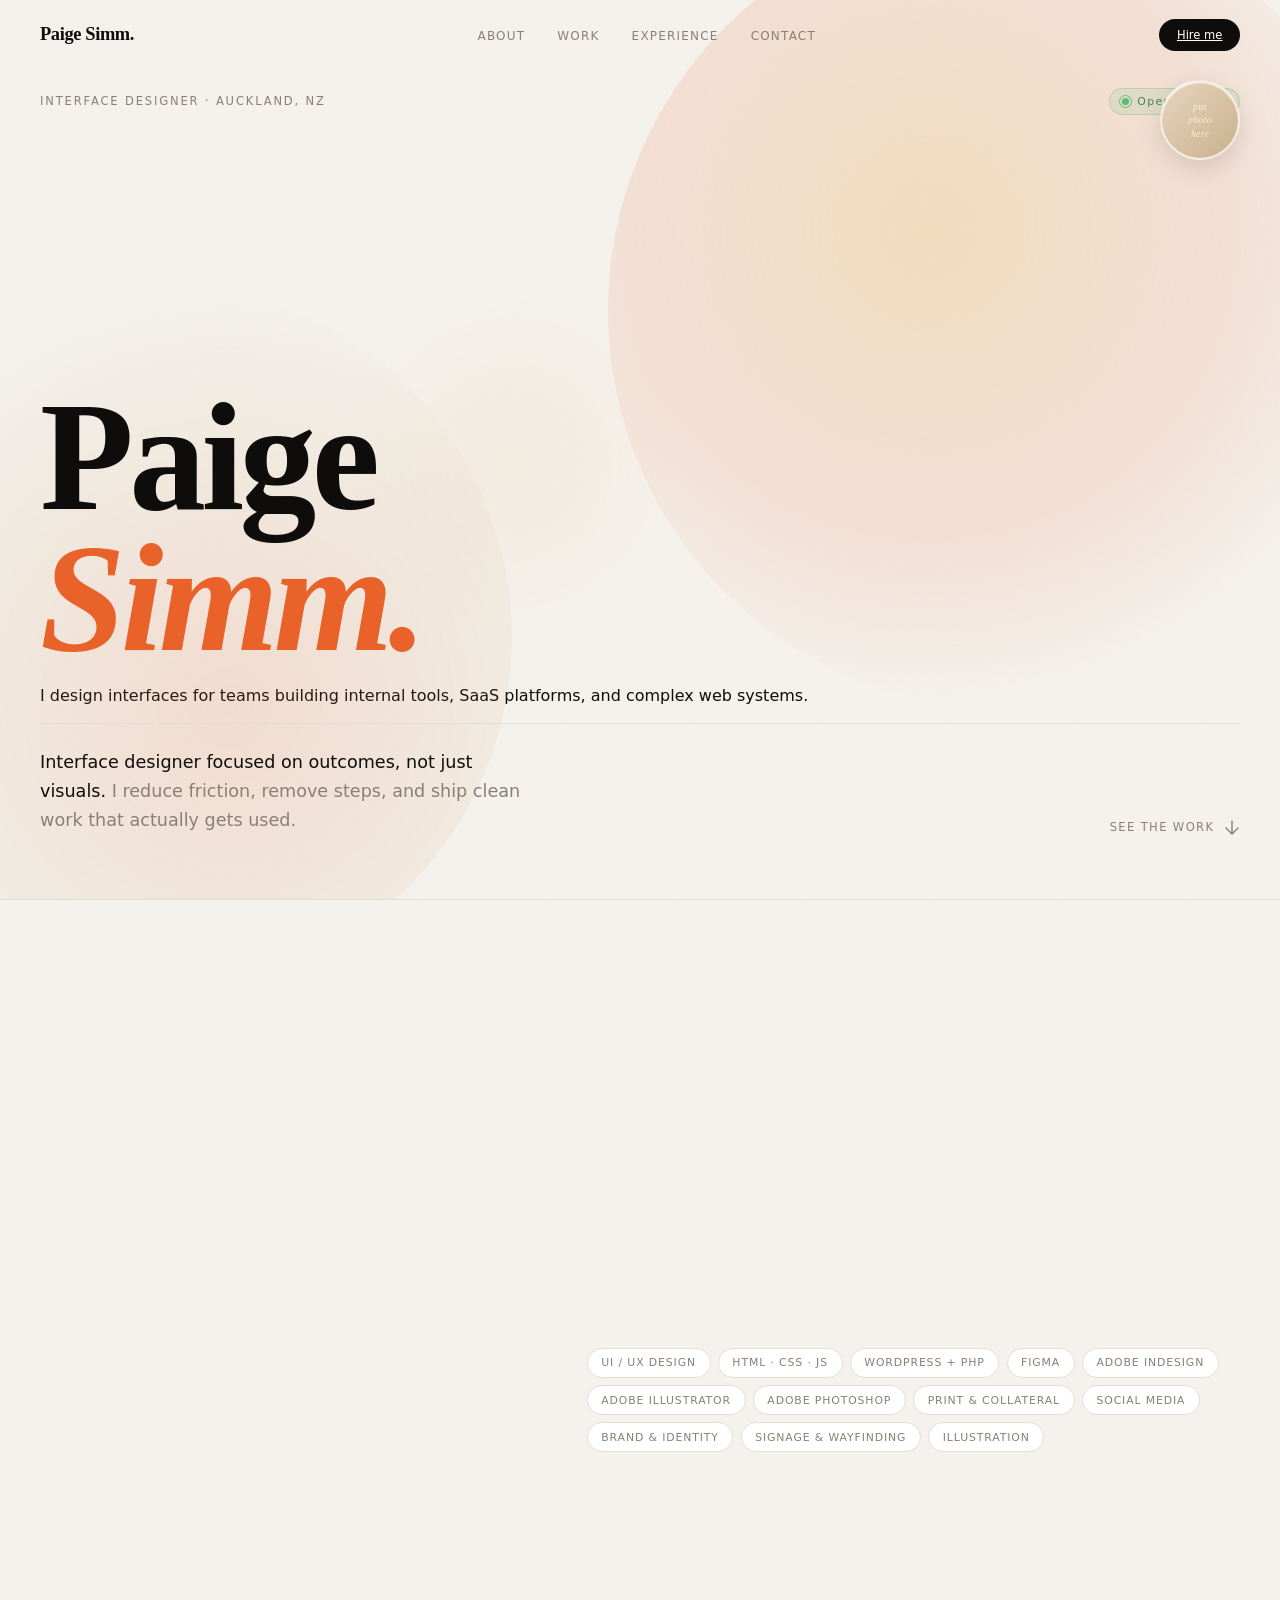
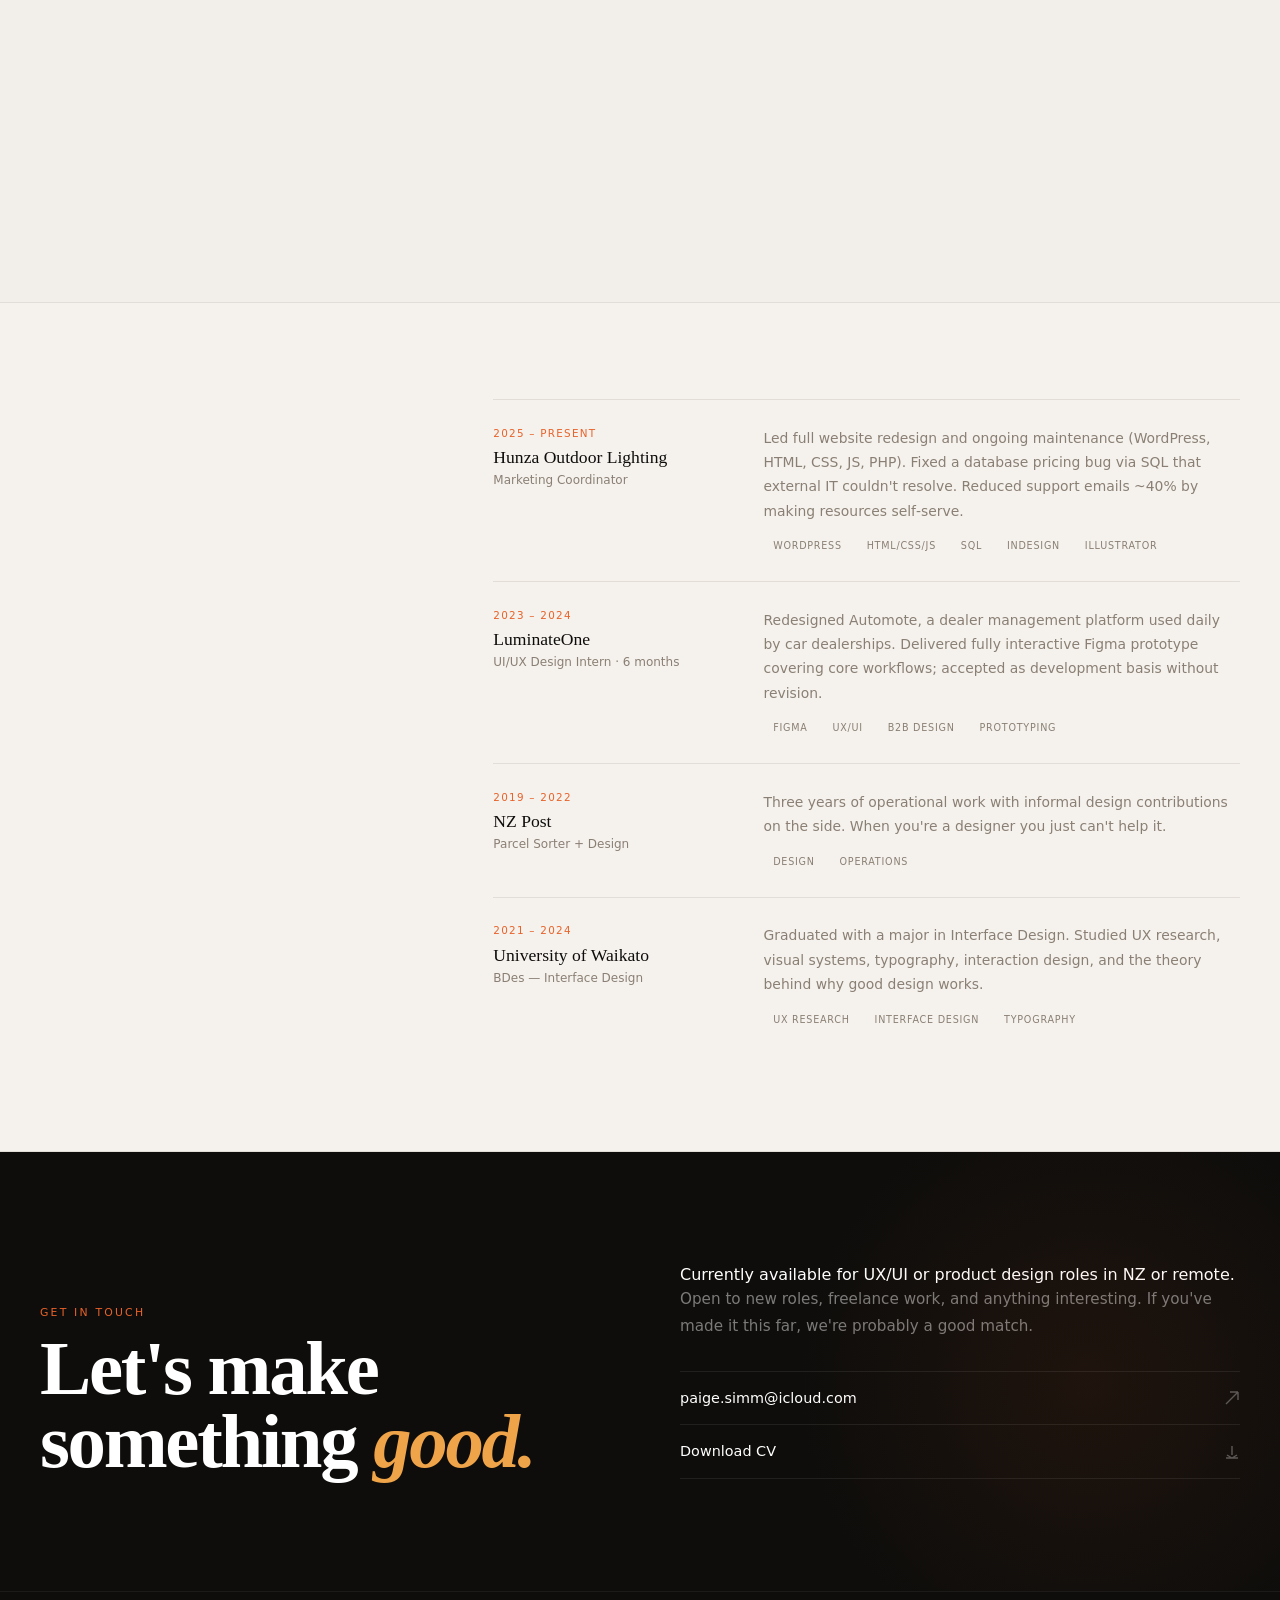
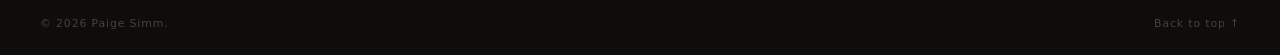
==== index.html @ df5b7c9a "Update index.html" ====
<!DOCTYPE html>
<html lang="en">
<head>
  <meta charset="UTF-8">
  <meta name="viewport" content="width=device-width, initial-scale=1.0, viewport-fit=cover">
  <title>Paige Simm — Interface Designer</title>
  <link href="https://api.fontshare.com/v2/css?f[]=clash-display@400,500,600,700&f[]=cabinet-grotesk@300,400,500,700&display=swap" rel="stylesheet">
  <link rel="stylesheet" href="style.css">
</head>
<body>

  <div id="scroll-bar"></div>

  <nav class="nav">
    <a href="#hero" class="nav-logo">Paige Simm.</a>
    <ul class="nav-links">
      <li><a href="#about">About</a></li>
      <li><a href="#work">Work</a></li>
      <li><a href="#experience">Experience</a></li>
      <li><a href="#contact">Contact</a></li>
    </ul>
    <a href="#contact" class="hire-btn">Hire me</a>
    <button class="hamburger" id="hamburger" aria-label="Menu">
      <span></span><span></span><span></span>
    </button>
  </nav>

  <div class="mobile-drawer" id="mobileDrawer">
    <a href="#about">About</a>
    <a href="#work">Work</a>
    <a href="#experience">Experience</a>
    <a href="#contact">Contact</a>
  </div>

  <!-- HERO (simplified) -->
  <section id="hero">
    <div class="hero-bg-blob"></div>
    <div class="hero-bg-blob2"></div>
    <div class="hero-bg-blob3"></div>

    <div class="hero-top">
      <span class="hero-tag">Interface Designer · Auckland, NZ</span>
      <span class="available-badge"><span class="dot-pulse"></span> Open to work</span>
    </div>

    <div class="hero-extras">
      <div class="hero-headshot">
        <div class="hero-headshot-placeholder">put<br>photo<br>here</div>
      </div>
    </div>

    <div>
      <h1 class="hero-name">
        <span class="hero-name-line" id="nameLine1">Paige</span>
        <span class="hero-name-line" id="nameLine2">Simm.</span>
      </h1>

      <!-- Single strong positioning line -->
      <p class="hero-positioning">
        I design interfaces for teams building internal tools, SaaS platforms, and complex web systems.
      </p>

    

      <div class="hero-bottom">
        <p class="hero-text">
          <strong>Interface designer focused on outcomes, not just visuals.</strong> 
          I reduce friction, remove steps, and ship clean work that actually gets used.
        </p>
        <a href="#work" class="hero-scroll">
          See the work
          <svg width="16" height="16" viewBox="0 0 16 16" fill="none">
            <path d="M8 2v12M2 9l6 6 6-6" stroke="currentColor" stroke-width="1.4" stroke-linecap="round" stroke-linejoin="round"/>
          </svg>
        </a>
      </div>
    </div>
  </section>

  <!-- ABOUT -->
  <section id="about">
    <div class="about-grid">
      <div class="reveal">
        <span class="section-label">About me</span>
        <h2 class="section-heading">Designer who actually ships.</h2>
      </div>
      <div>
        <div class="reveal about-text" style="transition-delay: 100ms">
          <p>Hey, I'm Paige Simm — a 24-year-old interface designer based in Auckland with a <strong>Bachelor of Design (Interface Design)</strong> from the University of Waikato. I have a habit of making things look significantly better than I found them.</p>
          <p>Most recently I was a <strong>Marketing Coordinator at Hunza Outdoor Lighting</strong> where I rebuilt their website from scratch, fixed a database‑level pricing bug with SQL, ran social media, and made sure everything from spec sheets to in‑building signage felt polished.</p>
          <p>I sit at the intersection of <strong>visual design and front‑end development</strong>. Equally comfortable in Figma or a code editor. Every graphic, illustration, and image across my work is <strong>hand‑drawn by me in Illustrator.</strong></p>
        </div>
        <div class="skills-grid">
          <span class="skill-tag">UI / UX Design</span>
          <span class="skill-tag">HTML · CSS · JS</span>
          <span class="skill-tag">WordPress + PHP</span>
          <span class="skill-tag">Figma</span>
          <span class="skill-tag">Adobe InDesign</span>
          <span class="skill-tag">Adobe Illustrator</span>
          <span class="skill-tag">Adobe Photoshop</span>
          <span class="skill-tag">Print & Collateral</span>
          <span class="skill-tag">Social Media</span>
          <span class="skill-tag">Brand & Identity</span>
          <span class="skill-tag">Signage & Wayfinding</span>
          <span class="skill-tag">Illustration</span>
        </div>
        <div class="workflow-note reveal" style="transition-delay: 200ms;">
          <p class="workflow-label">How I work</p>
          <p class="workflow-text">Figma → user flow mapping → wireframes → interactive prototype → handoff specs. I write HTML/CSS/JS when needed to close the loop between design and build.</p>
        </div>
      </div>
    </div>
  </section>

  <!-- DESIGN APPROACH (formerly principles, now more strategic) -->
  <section class="approach-strip">
    <div class="approach-header reveal">
      <span class="section-label">Design approach</span>
      <h2 class="section-heading">How I solve interface problems.</h2>
    </div>
    <div class="approach-grid">
      <div class="approach-item reveal">
        <span class="approach-icon">↓</span>
        <p class="approach-title">Reduce steps before adding features</p>
        <p class="approach-sub">Every click is a decision. Fewer decisions means faster work. Applied in Automote: 5→2 steps.</p>
      </div>
      <div class="approach-item reveal" style="transition-delay: 80ms">
        <span class="approach-icon">⇢</span>
        <p class="approach-title">Design for scanning, not reading</p>
        <p class="approach-sub">Users skim. Hierarchy does the heavy lifting. Applied in Hunza product pages.</p>
      </div>
      <div class="approach-item reveal" style="transition-delay: 160ms">
        <span class="approach-icon">◈</span>
        <p class="approach-title">Systems over screens</p>
        <p class="approach-sub">Consistent patterns reduce cognitive load. Applied across all three case studies.</p>
      </div>
    </div>
  </section>

  <!-- WORK -->
  <section id="work">
    <div class="work-header">
      <div class="reveal">
        <span class="section-label">Selected work</span>
        <h2 class="section-heading">Things I've made <em>better.</em></h2>
      </div>
      <div class="reveal">
        <a href="#contact" class="view-all">Get in touch →</a>
      </div>
    </div>
    <div class="bento-grid">
      <!-- Hunza full-width -->
      <div class="reveal" style="grid-column: 1/-1">
        <a href="hunza-case-study.html" class="bento-card full-width">
          <div class="card-img">
            <img src="hunza-after.png" alt="Hunza redesign" loading="lazy">
          </div>
          <div class="card-content">
            <div class="card-meta">
              <span class="card-num">01</span>
              <span class="card-cat">UX/UI · Web Development · 6‑month solo rebuild</span>
            </div>
            <h3 class="card-title">Hunza & LuxR<br><em>Website Redesign</em></h3>
            <p class="card-context">Two premium lighting brands across a fragmented WordPress setup. No audience routing. Broken pricing database.</p>
            <p class="card-desc">Merged brands into one platform. Fixed SQL pricing bug that IT contractor couldn't solve. Reduced support emails by ~40%.</p>
            <p class="card-insight">→ Introduced audience‑based routing — users self‑select and find relevant content immediately.</p>
            <div style="display: flex; flex-wrap: wrap; gap: 0.4rem; margin: 0.5rem 0 0.8rem;">
              <span class="exp-tag">WordPress</span><span class="exp-tag">HTML/CSS/JS</span><span class="exp-tag">SQL</span><span class="exp-tag">Brand Merge</span>
            </div>
            <span class="card-link">View case study →</span>
          </div>
        </a>
      </div>

      <!-- Automote -->
      <div class="reveal" style="transition-delay: 80ms">
        <a href="automote-case-study.html" class="bento-card">
          <div class="card-img">
            <img src="orders 1 -1.png" alt="Automote orders" loading="lazy" style="position: absolute; top:0; left:0; width:62%; height:100%; object-fit:cover;">
            <div class="split-img">
              <img src="edit trim level.png" alt="Automote config" loading="lazy">
            </div>
          </div>
          <div class="card-content">
            <div class="card-meta">
              <span class="card-num">02</span>
              <span class="card-cat">B2B UX/UI · 6‑month Internship</span>
            </div>
            <h3 class="card-title">Automote<br><em>Dealer Platform</em></h3>
            <p class="card-context">Legacy internal tool with high daily usage but low usability. Six core pain points identified.</p>
            <p class="card-desc">Redesigned core workflows. Order status updates reduced from 5 steps to 2. Fully interactive Figma prototype delivered.</p>
            <p class="card-insight">→ Introduced persistent split‑panel layout — eliminated mid‑task navigation.</p>
            <div style="display: flex; flex-wrap: wrap; gap: 0.35rem; margin-top: 0.5rem;">
              <span class="exp-tag">Figma</span><span class="exp-tag">B2B UX</span><span class="exp-tag">Design Systems</span>
            </div>
            <span class="card-link">View case study →</span>
          </div>
        </a>
      </div>

      <!-- Splashy -->
      <div class="reveal" style="transition-delay: 160ms">
        <a href="splashy-case-study.html" class="bento-card dark-card">
          <div class="phones-container">
            <img src="splash screen.png" alt="Splash screen" class="phone-mock" loading="lazy">
            <img src="fish.png" alt="Splashy ocean" class="phone-mock" loading="lazy" style="transform: translateY(-6px);">
            <img src="quests active good.png" alt="Splashy quests" class="phone-mock" loading="lazy">
          </div>
          <div class="card-content">
            <div class="card-meta">
              <span class="card-num">03</span>
              <span class="card-cat">UX Research · Mobile · Capstone</span>
            </div>
            <h3 class="card-title">Splashy<br><em>Kids Sustainability App</em></h3>
            <p class="card-context">Research‑led capstone exploring behaviour change in children aged 6–12.</p>
            <p class="card-desc">Led UX research with six children. Designed creature collection mechanics. All illustration hand‑drawn.</p>
            <p class="card-insight">→ 3‑tap action→reward loop based on observed attention spans. Task time under 10 sec.</p>
            <div style="display: flex; flex-wrap: wrap; gap: 0.35rem; margin-top: 0.5rem;">
              <span class="exp-tag">UX Research</span><span class="exp-tag">Figma</span><span class="exp-tag">Illustration</span>
            </div>
            <span class="card-link">View case study →</span>
          </div>
        </a>
      </div>

      <!-- Small card: Print -->
      <div class="reveal" style="transition-delay: 100ms">
        <div class="bento-card small-card">
          <div class="print-placeholder"><span class="print-text">Spec<br>Sheet.</span></div>
          <div class="card-content">
            <span class="card-cat">Print Design · InDesign</span>
            <h3 class="card-title">Product Catalogues & Spec Sheets</h3>
            <p class="card-desc">Lighting spec sheets redesigned from scratch. Clean, precise, hand‑illustrated.</p>
          </div>
        </div>
      </div>

      <!-- Small card: Social -->
      <div class="reveal" style="transition-delay: 180ms">
        <div class="bento-card small-card">
          <div class="social-placeholder">
            <div class="social-bar" style="height: 50%"></div>
            <div class="social-bar" style="height: 75%"></div>
            <div class="social-bar" style="height: 60%"></div>
            <div class="social-bar" style="height: 90%"></div>
            <div class="social-bar" style="height: 45%"></div>
            <div class="social-bar" style="height: 70%"></div>
          </div>
          <div class="card-content">
            <span class="card-cat">Social Media · Brand · Illustration</span>
            <h3 class="card-title">Social Graphics & Brand Identity</h3>
            <p class="card-desc">Social content for a luxury lighting brand. Every graphic hand‑drawn in Illustrator.</p>
          </div>
        </div>
      </div>
    </div>
  </section>

  <!-- EXPERIENCE -->
  <section id="experience">
    <div class="exp-grid">
      <div class="reveal sticky-head">
        <span class="section-label">Experience</span>
        <h2 class="section-heading">Where I've been.</h2>
      </div>
      <div>
        <div class="reveal exp-item"><div><div class="exp-date">2025 – Present</div><div class="exp-company">Hunza Outdoor Lighting</div><div class="exp-role">Marketing Coordinator</div></div><div><div class="exp-desc">Led full website redesign and ongoing maintenance (WordPress, HTML, CSS, JS, PHP). Fixed a database pricing bug via SQL that external IT couldn't resolve. Reduced support emails ~40% by making resources self‑serve.</div><div class="exp-tags"><span class="exp-tag">WordPress</span><span class="exp-tag">HTML/CSS/JS</span><span class="exp-tag">SQL</span><span class="exp-tag">InDesign</span><span class="exp-tag">Illustrator</span></div></div></div>
        <div class="reveal exp-item" style="transition-delay: 80ms"><div><div class="exp-date">2023 – 2024</div><div class="exp-company">LuminateOne</div><div class="exp-role">UI/UX Design Intern · 6 months</div></div><div><div class="exp-desc">Redesigned Automote, a dealer management platform used daily by car dealerships. Delivered fully interactive Figma prototype covering core workflows; accepted as development basis without revision.</div><div class="exp-tags"><span class="exp-tag">Figma</span><span class="exp-tag">UX/UI</span><span class="exp-tag">B2B Design</span><span class="exp-tag">Prototyping</span></div></div></div>
        <div class="reveal exp-item" style="transition-delay: 160ms"><div><div class="exp-date">2019 – 2022</div><div class="exp-company">NZ Post</div><div class="exp-role">Parcel Sorter + Design</div></div><div><div class="exp-desc">Three years of operational work with informal design contributions on the side. When you're a designer you just can't help it.</div><div class="exp-tags"><span class="exp-tag">Design</span><span class="exp-tag">Operations</span></div></div></div>
        <div class="reveal exp-item" style="transition-delay: 240ms"><div><div class="exp-date">2021 – 2024</div><div class="exp-company">University of Waikato</div><div class="exp-role">BDes — Interface Design</div></div><div><div class="exp-desc">Graduated with a major in Interface Design. Studied UX research, visual systems, typography, interaction design, and the theory behind why good design works.</div><div class="exp-tags"><span class="exp-tag">UX Research</span><span class="exp-tag">Interface Design</span><span class="exp-tag">Typography</span></div></div></div>
      </div>
    </div>
  </section>

  <!-- CONTACT -->
  <section id="contact">
    <div class="contact-left reveal">
      <span class="section-label">Get in touch</span>
      <h2 class="contact-heading">Let's make<br>something <em>good.</em></h2>
    </div>
    <div class="contact-right reveal" style="transition-delay: 150ms">
      <p class="contact-availability">Currently available for UX/UI or product design roles in NZ or remote.</p>
      <p class="contact-sub">Open to new roles, freelance work, and anything interesting. If you've made it this far, we're probably a good match.</p>
      <div class="contact-links">
        <a href="mailto:paige.simm@icloud.com" class="contact-link">paige.simm@icloud.com<svg width="16" height="16" viewBox="0 0 16 16" fill="none" stroke="currentColor" stroke-width="1.4"><path d="M2 14L14 2M14 2H6M14 2v8"/></svg></a>
        <a href="#" class="contact-link">Download CV<svg width="16" height="16" viewBox="0 0 16 16" fill="none" stroke="currentColor" stroke-width="1.4"><path d="M8 2v9M3 11l5 3 5-3M2 14h12"/></svg></a>
      </div>
    </div>
  </section>

  <footer>
    <span>© 2026 Paige Simm.</span>
    <a href="#hero">Back to top ↑</a>
  </footer>

  <script src="script.js"></script>
  <script>
    // Subtle parallax on hero blobs
    (function() {
      const blobs = document.querySelectorAll('.hero-bg-blob, .hero-bg-blob2, .hero-bg-blob3');
      if (!blobs.length) return;
      window.addEventListener('scroll', () => {
        const scrolled = window.scrollY;
        blobs.forEach((blob, i) => {
          const speed = 0.03 + (i * 0.02);
          const y = scrolled * speed;
          blob.style.transform = `translateY(${y}px)`;
        });
      });
    })();
  </script>
</body>
</html>
---- style.css ----
/* ---------- RESET & TOKENS ---------- */
* {
  margin: 0;
  padding: 0;
  box-sizing: border-box;
}

:root {
  --bg: #f5f2ed;
  --card: #ffffff;
  --dark: #0e0d0b;
  --white: #faf7f2;
  --accent: #e8622a;
  --accent2: #f0a44a;
  --muted: #8a7f74;
  --border: #e2ddd6;
  --serif: 'Clash Display', Georgia, serif;
  --sans: 'Cabinet Grotesk', system-ui, -apple-system, sans-serif;
  --transition: all 0.3s cubic-bezier(0.2, 0.9, 0.4, 1.1);
  --glass-bg: rgba(255, 255, 255, 0.55);
  --glass-border: rgba(255, 255, 255, 0.7);
  --glass-shadow: 0 8px 32px rgba(0, 0, 0, 0.08);
}

html { scroll-behavior: smooth; }

body {
  background: var(--bg);
  color: var(--dark);
  font-family: var(--sans);
  font-weight: 300;
  overflow-x: hidden;
  line-height: 1.4;
}

::selection { background: var(--accent); color: white; }

::-webkit-scrollbar { width: 4px; }
::-webkit-scrollbar-track { background: var(--bg); }
::-webkit-scrollbar-thumb { background: var(--accent); border-radius: 2px; }

/* ---------- NOISE TEXTURE OVERLAY ---------- */
body::before {
  content: '';
  position: fixed;
  inset: 0;
  z-index: 0;
  pointer-events: none;
  opacity: 0.025;
  background-image: url("data:image/svg+xml,%3Csvg viewBox='0 0 256 256' xmlns='http://www.w3.org/2000/svg'%3E%3Cfilter id='noise'%3E%3CfeTurbulence type='fractalNoise' baseFrequency='0.9' numOctaves='4' stitchTiles='stitch'/%3E%3C/filter%3E%3Crect width='100%25' height='100%25' filter='url(%23noise)'/%3E%3C/svg%3E");
  background-size: 128px 128px;
}

/* ---------- REVEAL ANIMATIONS ---------- */
.reveal {
  opacity: 0;
  transform: translateY(24px);
  transition: opacity 0.7s ease, transform 0.7s ease;
}
.reveal.in { opacity: 1; transform: none; }

/* ---------- SCROLL PROGRESS BAR ---------- */
#scroll-bar {
  position: fixed;
  top: 0; left: 0;
  height: 2.5px;
  background: linear-gradient(90deg, var(--accent), var(--accent2));
  z-index: 9999;
  width: 0%;
  transition: width 0.1s linear;
  pointer-events: none;
}

/* ---------- GLASSMORPHIC NAV (LIGHT) ---------- */
.nav {
  position: fixed;
  top: 0; left: 0; right: 0;
  z-index: 100;
  display: flex;
  align-items: center;
  justify-content: space-between;
  padding: 1.2rem 2.5rem;
  background: transparent;
  transition: background 0.4s, backdrop-filter 0.4s, border-color 0.4s, box-shadow 0.4s;
  border-bottom: 1px solid transparent;
}
.nav.scrolled {
  background: rgba(245, 242, 237, 0.72);
  backdrop-filter: blur(24px) saturate(180%);
  -webkit-backdrop-filter: blur(24px) saturate(180%);
  border-bottom-color: rgba(255, 255, 255, 0.6);
  box-shadow: 0 1px 0 rgba(0,0,0,0.04), 0 4px 20px rgba(0,0,0,0.06);
}
.nav-logo {
  font-family: var(--serif);
  font-size: 1.15rem;
  font-weight: 600;
  letter-spacing: -0.02em;
  color: var(--dark);
  text-decoration: none;
}
.nav-links {
  display: flex;
  gap: 2rem;
  list-style: none;
  align-items: center;
}
.nav-links a {
  font-size: 0.75rem;
  letter-spacing: 0.1em;
  text-transform: uppercase;
  color: var(--muted);
  text-decoration: none;
  transition: color 0.2s;
}
.nav-links a:hover { color: var(--accent); }
.hire-btn {
  background: var(--dark);
  color: white !important;
  padding: 0.5rem 1.1rem;
  border-radius: 100px;
  font-size: 0.72rem;
  transition: background 0.2s, transform 0.2s;
  display: inline-block;
}
.hire-btn:hover { background: var(--accent) !important; transform: scale(1.04); }

/* Mobile nav */
.hamburger {
  display: none;
  flex-direction: column;
  gap: 5px;
  background: none;
  border: none;
  cursor: pointer;
  padding: 4px;
}
.hamburger span {
  width: 22px; height: 2px;
  background: var(--dark);
  border-radius: 2px;
  transition: transform 0.3s, opacity 0.3s;
}
.mobile-drawer {
  display: none;
  position: fixed;
  inset: 0;
  background: var(--bg);
  z-index: 99;
  flex-direction: column;
  align-items: center;
  justify-content: center;
  gap: 2rem;
}
.mobile-drawer.open { display: flex; }
.mobile-drawer a {
  font-family: var(--serif);
  font-size: 2.5rem;
  color: var(--dark);
  text-decoration: none;
}
@media (max-width: 768px) {
  .nav { padding: 1rem 1.2rem; }
  .nav-links { display: none; }
  .hamburger { display: flex; }
}

/* ---------- HERO (INDEX) ---------- */
#hero {
  min-height: 100vh;
  display: flex;
  flex-direction: column;
  justify-content: flex-end;
  padding: 0 2.5rem 4rem;
  position: relative;
  border-bottom: 1px solid var(--border);
  overflow: hidden;
}

/* Animated gradient mesh */
.hero-bg-blob {
  position: absolute;
  top: -10%;
  right: -10%;
  width: 65vw;
  max-width: 800px;
  aspect-ratio: 1;
  border-radius: 50%;
  background: radial-gradient(circle at 40% 40%, rgba(240,164,74,0.28) 0%, rgba(232,98,42,0.12) 45%, transparent 70%);
  animation: blobFloat 14s ease-in-out infinite;
  pointer-events: none;
}
.hero-bg-blob2 {
  position: absolute;
  bottom: -10%;
  left: -15%;
  width: 55vw;
  aspect-ratio: 1;
  border-radius: 50%;
  background: radial-gradient(circle at 60% 60%, rgba(232,98,42,0.15) 0%, rgba(200,169,110,0.08) 50%, transparent 70%);
  animation: blobFloat2 18s ease-in-out infinite;
  pointer-events: none;
}
/* Extra ambient orb */
.hero-bg-blob3 {
  position: absolute;
  top: 30%;
  left: 25%;
  width: 30vw;
  aspect-ratio: 1;
  border-radius: 50%;
  background: radial-gradient(circle, rgba(240,164,74,0.08) 0%, transparent 65%);
  animation: blobFloat 22s ease-in-out infinite reverse;
  pointer-events: none;
}
@keyframes blobFloat {
  0%, 100% { transform: translate(0, 0) scale(1); }
  33% { transform: translate(-3%, 4%) scale(1.04); }
  66% { transform: translate(4%, -3%) scale(0.97); }
}
@keyframes blobFloat2 {
  0%, 100% { transform: translate(0, 0) scale(1); }
  40% { transform: translate(5%, -5%) scale(1.06); }
  75% { transform: translate(-3%, 3%) scale(0.95); }
}

.hero-top {
  position: absolute;
  top: 5.5rem;
  left: 2.5rem;
  right: 2.5rem;
  display: flex;
  justify-content: space-between;
  align-items: center;
  opacity: 0;
  animation: fadeInUp 0.7s 0.3s forwards;
}
.hero-tag {
  font-size: 0.72rem;
  letter-spacing: 0.16em;
  text-transform: uppercase;
  color: var(--muted);
}
.available-badge {
  display: flex;
  align-items: center;
  gap: 0.5rem;
  font-size: 0.68rem;
  letter-spacing: 0.12em;
  background: rgba(92,186,120,0.12);
  border: 1px solid rgba(92,186,120,0.3);
  border-radius: 100px;
  padding: 0.3rem 0.8rem;
  color: #3a8a54;
  backdrop-filter: blur(8px);
}
.dot-pulse {
  width: 7px; height: 7px;
  background: #5cba78;
  border-radius: 50%;
  position: relative;
}
.dot-pulse::after {
  content: '';
  position: absolute;
  inset: -3px;
  border-radius: 50%;
  border: 1px solid #5cba78;
  animation: pulse 2s infinite;
}
@keyframes pulse {
  0%, 100% { opacity: 0.5; transform: scale(1); }
  50% { opacity: 0; transform: scale(1.8); }
}

/* Headshot + floating glass pills row */
.hero-extras {
  position: absolute;
  top: 5rem;
  right: 2.5rem;
  display: flex;
  flex-direction: column;
  align-items: flex-end;
  gap: 1rem;
  opacity: 0;
  animation: fadeInUp 0.8s 0.9s forwards;
}
.hero-headshot {
  width: 80px;
  height: 80px;
  border-radius: 50%;
  overflow: hidden;
  border: 2px solid rgba(255,255,255,0.7);
  box-shadow: 0 8px 24px rgba(0,0,0,0.12), inset 0 1px 0 rgba(255,255,255,0.8);
  background: linear-gradient(135deg, #e8d5c0, #c8b08a);
  display: flex;
  align-items: center;
  justify-content: center;
  backdrop-filter: blur(4px);
}
.hero-headshot img {
  width: 100%;
  height: 100%;
  object-fit: cover;
  object-position: top;
}
.hero-headshot-placeholder {
  font-family: var(--serif);
  font-style: italic;
  font-size: 0.6rem;
  color: rgba(255,255,255,0.7);
  letter-spacing: 0.04em;
  text-align: center;
  padding: 0.5rem;
  line-height: 1.4;
}
.glass-pill {
  display: flex;
  align-items: center;
  gap: 0.5rem;
  padding: 0.45rem 0.9rem;
  background: var(--glass-bg);
  border: 1px solid var(--glass-border);
  border-radius: 100px;
  backdrop-filter: blur(16px) saturate(150%);
  -webkit-backdrop-filter: blur(16px) saturate(150%);
  box-shadow: var(--glass-shadow), inset 0 1px 0 rgba(255,255,255,0.8);
  font-size: 0.68rem;
  letter-spacing: 0.08em;
  color: var(--dark);
  white-space: nowrap;
}
.glass-pill-dot {
  width: 6px; height: 6px;
  border-radius: 50%;
  background: var(--accent);
  flex-shrink: 0;
}

.hero-name {
  font-family: var(--serif);
  font-weight: 700;
  font-size: clamp(4.5rem, 12vw, 11rem);
  line-height: 0.92;
  letter-spacing: -0.03em;
  margin-bottom: 0.1em;
  position: relative;
  z-index: 1;
}
.hero-name-line {
  display: block;
  opacity: 0;
  transform: translateY(20px);
  animation: slideUp 0.9s cubic-bezier(0.16,1,0.3,1) forwards;
}
.hero-name-line:first-child { animation-delay: 0.1s; }
.hero-name-line:last-child { animation-delay: 0.22s; font-style: italic; color: var(--accent); }

/* Glass stat cards row floating above bottom */
.hero-stats {
  display: flex;
  gap: 0.6rem;
  margin-bottom: 1.5rem;
  flex-wrap: wrap;
  opacity: 0;
  animation: fadeInUp 0.8s 0.6s forwards;
  position: relative;
  z-index: 1;
}
.hero-stat {
  display: flex;
  align-items: center;
  gap: 0.6rem;
  padding: 0.5rem 1rem;
  background: var(--glass-bg);
  border: 1px solid var(--glass-border);
  border-radius: 12px;
  backdrop-filter: blur(20px) saturate(180%);
  -webkit-backdrop-filter: blur(20px) saturate(180%);
  box-shadow: var(--glass-shadow), inset 0 1px 0 rgba(255,255,255,0.9);
}
.hero-stat-val {
  font-family: var(--serif);
  font-style: italic;
  font-size: 1.3rem;
  color: var(--accent);
  line-height: 1;
}
.hero-stat-label {
  font-size: 0.62rem;
  letter-spacing: 0.1em;
  text-transform: uppercase;
  color: var(--muted);
  line-height: 1.3;
  max-width: 8rem;
}

.hero-bottom {
  display: flex;
  justify-content: space-between;
  align-items: flex-end;
  margin-top: 1rem;
  padding-top: 1.5rem;
  border-top: 1px solid var(--border);
  opacity: 0;
  animation: fadeInUp 0.8s 0.7s forwards;
  flex-wrap: wrap;
  gap: 1.5rem;
  position: relative;
  z-index: 1;
}
.hero-text {
  font-size: clamp(0.9rem, 1.4vw, 1.1rem);
  color: var(--muted);
  line-height: 1.65;
  max-width: 44ch;
}
.hero-text strong { color: var(--dark); font-weight: 500; }
.hero-scroll {
  display: flex;
  align-items: center;
  gap: 0.6rem;
  font-size: 0.72rem;
  letter-spacing: 0.12em;
  text-transform: uppercase;
  color: var(--muted);
  text-decoration: none;
  transition: color 0.2s;
}
.hero-scroll:hover { color: var(--accent); }
.hero-scroll svg { transition: transform 0.3s; }
.hero-scroll:hover svg { transform: translateY(4px); }
@keyframes slideUp { to { opacity: 1; transform: translateY(0); } }
@keyframes fadeInUp { to { opacity: 1; } }

/* ---------- ABOUT SECTION ---------- */
#about {
  padding: 6rem 2.5rem;
  border-bottom: 1px solid var(--border);
  position: relative;
}
.about-grid {
  max-width: 1200px;
  margin: 0 auto;
  display: grid;
  grid-template-columns: 1fr 1.4fr;
  gap: 5rem;
  align-items: start;
}
.section-label {
  font-size: 0.68rem;
  letter-spacing: 0.2em;
  text-transform: uppercase;
  color: var(--accent);
  display: block;
  margin-bottom: 0.8rem;
}
.section-heading {
  font-family: var(--serif);
  font-size: clamp(2rem, 3.5vw, 3rem);
  line-height: 1.05;
  letter-spacing: -0.02em;
  margin-bottom: 2rem;
}
.about-text p {
  font-size: 1rem;
  line-height: 1.85;
  color: var(--muted);
  margin-bottom: 1rem;
}
.about-text p strong { color: var(--dark); font-weight: 500; }
.skills-grid {
  display: flex;
  flex-wrap: wrap;
  gap: 0.45rem;
  margin-top: 1.5rem;
}
.skill-tag {
  font-size: 0.68rem;
  letter-spacing: 0.08em;
  text-transform: uppercase;
  padding: 0.4rem 0.85rem;
  border: 1px solid var(--border);
  border-radius: 100px;
  color: var(--muted);
  background: white;
  cursor: default;
  transition: background 0.2s, color 0.2s, border-color 0.2s;
}
.skill-tag:hover {
  background: var(--accent);
  color: white;
  border-color: var(--accent);
}

/* ---------- WORK BENTO GRID ---------- */
#work {
  padding: 6rem 2.5rem;
  background: rgba(240,236,230,0.5);
  border-bottom: 1px solid var(--border);
}
.work-header {
  max-width: 1200px;
  margin: 0 auto 2.5rem;
  display: flex;
  justify-content: space-between;
  align-items: flex-end;
  flex-wrap: wrap;
  gap: 1rem;
}
.work-header .section-heading { margin-bottom: 0; }
.view-all {
  font-size: 0.7rem;
  letter-spacing: 0.12em;
  text-transform: uppercase;
  text-decoration: none;
  color: var(--muted);
  border-bottom: 1px solid currentColor;
  padding-bottom: 2px;
  transition: color 0.2s;
}
.view-all:hover { color: var(--accent); }
.bento-grid {
  max-width: 1200px;
  margin: 0 auto;
  display: grid;
  grid-template-columns: repeat(2, 1fr);
  gap: 1rem;
}
.bento-card {
  background: white;
  border-radius: 20px;
  overflow: hidden;
  text-decoration: none;
  color: var(--dark);
  display: flex;
  flex-direction: column;
  transition: box-shadow 0.4s ease, transform 0.3s ease;
  cursor: pointer;
  transform-style: preserve-3d;
  border: 1px solid rgba(255,255,255,0.8);
}
.bento-card:hover {
  box-shadow: 0 32px 80px rgba(0,0,0,0.14), 0 2px 8px rgba(0,0,0,0.06);
}
.full-width { grid-column: 1 / -1; flex-direction: row; }
.full-width .card-img { flex: 1.5; height: 300px; }
.card-img {
  position: relative;
  overflow: hidden;
  height: 220px;
  background: #111;
  flex-shrink: 0;
}
.card-img img {
  width: 100%; height: 100%;
  object-fit: cover;
  object-position: top;
  transition: transform 0.6s ease;
}
.bento-card:hover .card-img img { transform: scale(1.04); }
.split-img {
  position: absolute;
  bottom: 0; right: 0;
  width: 44%; height: 68%;
  overflow: hidden;
  border-top: 2px solid var(--bg);
  border-left: 2px solid var(--bg);
  border-radius: 4px 0 0 0;
  box-shadow: -4px -4px 20px rgba(0,0,0,0.12);
}
.split-img img { width: 100%; height: 100%; object-fit: cover; }
.phones-container {
  background: linear-gradient(140deg, #0d2235, #1a5070);
  display: flex;
  align-items: center;
  justify-content: center;
  gap: 0.8rem;
  padding: 1rem;
  height: 220px;
}
.phone-mock {
  width: 78px; height: 170px;
  object-fit: cover;
  object-position: top;
  border-radius: 14px;
  box-shadow: 0 12px 30px rgba(0,0,0,0.5);
  transition: transform 0.4s;
}
.bento-card:hover .phone-mock { transform: translateY(-6px); }
.card-content {
  padding: 1.4rem 1.6rem 1.6rem;
  display: flex;
  flex-direction: column;
  gap: 0.4rem;
  flex: 1;
}
.card-meta {
  display: flex;
  align-items: center;
  gap: 0.75rem;
  margin-bottom: 0.2rem;
}
.card-num {
  font-family: var(--serif);
  font-style: italic;
  font-size: 0.85rem;
  color: rgba(0,0,0,0.15);
}
.card-cat {
  font-size: 0.6rem;
  letter-spacing: 0.14em;
  text-transform: uppercase;
  color: var(--accent);
}
.card-title {
  font-family: var(--serif);
  font-size: 1.3rem;
  line-height: 1.15;
}
.card-title em { font-style: italic; color: var(--accent); }
.card-desc {
  font-size: 0.82rem;
  color: var(--muted);
  line-height: 1.65;
  flex: 1;
}
.card-link {
  font-size: 0.68rem;
  letter-spacing: 0.1em;
  text-transform: uppercase;
  color: var(--dark);
  border-bottom: 1px solid rgba(0,0,0,0.15);
  padding-bottom: 1px;
  margin-top: 0.8rem;
  align-self: flex-start;
  transition: color 0.2s, border-color 0.2s;
}
.bento-card:hover .card-link { color: var(--accent); border-color: var(--accent); }
.dark-card { background: var(--dark); color: white; }
.dark-card .card-num { color: rgba(255,255,255,0.15); }
.dark-card .card-cat { color: #6ecfe0; }
.dark-card .card-title em { color: #6ecfe0; }
.dark-card .card-desc { color: rgba(255,255,255,0.5); }
.dark-card .card-link { color: #6ecfe0; border-color: rgba(110,207,224,0.4); }
.small-card { grid-column: span 1; }
.small-card .card-content { padding: 1.2rem; }
.print-placeholder {
  height: 150px;
  background: linear-gradient(150deg, #f5efe6, #e0d5c4);
  display: flex;
  align-items: flex-end;
  padding: 1.2rem;
}
.print-text {
  font-family: var(--serif);
  font-size: 1.6rem;
  color: rgba(0,0,0,0.1);
  line-height: 1.1;
  letter-spacing: -0.02em;
}
.social-placeholder {
  height: 150px;
  background: #141210;
  display: flex;
  align-items: flex-end;
  justify-content: center;
  padding: 0 1.5rem 1.2rem;
  gap: 6px;
}
.social-bar {
  width: 8px;
  background: linear-gradient(180deg, var(--accent2), var(--accent));
  border-radius: 3px 3px 0 0;
  opacity: 0.8;
}

/* ---------- EXPERIENCE ---------- */
#experience {
  padding: 6rem 2.5rem;
  border-bottom: 1px solid var(--border);
}
.exp-grid {
  max-width: 1200px;
  margin: 0 auto;
  display: grid;
  grid-template-columns: 1fr 2fr;
  gap: 5rem;
  align-items: start;
}
.sticky-head { position: sticky; top: 6rem; }
.exp-item {
  border-top: 1px solid var(--border);
  padding: 1.6rem 0;
  display: grid;
  grid-template-columns: 1fr 2fr;
  gap: 2rem;
  transition: padding-left 0.3s;
}
.exp-item:hover { padding-left: 0.5rem; }
.exp-date {
  font-size: 0.65rem;
  letter-spacing: 0.12em;
  text-transform: uppercase;
  color: var(--accent);
  margin-bottom: 0.3rem;
}
.exp-company { font-family: var(--serif); font-size: 1.1rem; margin-bottom: 0.15rem; }
.exp-role { font-size: 0.75rem; color: var(--muted); }
.exp-desc { font-size: 0.87rem; line-height: 1.75; color: var(--muted); margin-bottom: 0.8rem; }
.exp-tags { display: flex; flex-wrap: wrap; gap: 0.35rem; }
.exp-tag {
  font-size: 0.6rem;
  letter-spacing: 0.08em;
  text-transform: uppercase;
  padding: 0.2rem 0.6rem;
  background: var(--bg);
  border-radius: 100px;
  color: var(--muted);
}

/* ---------- CONTACT ---------- */
#contact {
  background: var(--dark);
  color: white;
  padding: 7rem 2.5rem;
  display: grid;
  grid-template-columns: 1fr 1fr;
  gap: 5rem;
  align-items: end;
  position: relative;
  overflow: hidden;
}
/* Subtle gradient orb in contact */
#contact::before {
  content: '';
  position: absolute;
  top: -20%;
  right: -10%;
  width: 50vw;
  aspect-ratio: 1;
  border-radius: 50%;
  background: radial-gradient(circle, rgba(232,98,42,0.08) 0%, transparent 65%);
  pointer-events: none;
}
.contact-left .section-label { color: var(--accent); }
.contact-heading {
  font-family: var(--serif);
  font-size: clamp(2.5rem, 6vw, 5rem);
  line-height: 0.95;
  letter-spacing: -0.03em;
  margin-top: 0.5rem;
}
.contact-heading em { font-style: italic; color: var(--accent2); }
.contact-sub {
  font-size: 0.95rem;
  color: rgba(255,255,255,0.45);
  line-height: 1.75;
  margin-bottom: 2rem;
}
.contact-link {
  display: flex;
  justify-content: space-between;
  align-items: center;
  padding: 1rem 0;
  border-top: 1px solid rgba(255,255,255,0.08);
  text-decoration: none;
  color: white;
  font-size: 0.9rem;
  transition: color 0.2s;
}
.contact-link:last-child { border-bottom: 1px solid rgba(255,255,255,0.08); }
.contact-link:hover { color: var(--accent2); }
.contact-link svg { opacity: 0.3; transition: opacity 0.2s, transform 0.2s; }
.contact-link:hover svg { opacity: 1; transform: translate(3px, -3px); }

/* ---------- FOOTER ---------- */
footer {
  background: var(--dark);
  border-top: 1px solid rgba(255,255,255,0.06);
  padding: 1.5rem 2.5rem;
  display: flex;
  justify-content: space-between;
  align-items: center;
}
footer span, footer a {
  font-size: 0.68rem;
  letter-spacing: 0.08em;
  color: rgba(255,255,255,0.22);
  text-decoration: none;
  transition: color 0.2s;
}
footer a:hover { color: var(--accent2); }

/* ---------- CASE STUDY HERO (shared) ---------- */
.cs-hero {
  min-height: 75vh;
  display: flex;
  flex-direction: column;
  justify-content: flex-end;
  padding: 0 3rem 4rem;
  position: relative;
  overflow: hidden;
  border-bottom: 1px solid rgba(255,255,255,0.08);
}
.cs-hero-bg {
  position: absolute;
  inset: 0;
}
.cs-hero-bg::after {
  content: '';
  position: absolute;
  inset: 0;
}
/* Animated mesh for case study heroes */
.cs-hero::before {
  content: '';
  position: absolute;
  top: -20%;
  right: -5%;
  width: 60vw;
  aspect-ratio: 1;
  border-radius: 50%;
  opacity: 0.6;
  pointer-events: none;
  animation: blobFloat 16s ease-in-out infinite;
}
.cs-hero::after {
  content: '';
  position: absolute;
  bottom: -10%;
  left: -10%;
  width: 40vw;
  aspect-ratio: 1;
  border-radius: 50%;
  opacity: 0.4;
  pointer-events: none;
  animation: blobFloat2 20s ease-in-out infinite;
}
.cs-hero-top {
  position: absolute;
  top: 6rem;
  left: 3rem;
  right: 3rem;
  display: flex;
  justify-content: space-between;
  z-index: 1;
  opacity: 0;
  animation: fadeInUp 0.7s 0.3s forwards;
}
.cs-eyebrow {
  font-size: 0.68rem;
  letter-spacing: 0.2em;
  text-transform: uppercase;
  color: var(--accent);
}
.cs-year {
  font-size: 0.68rem;
  letter-spacing: 0.14em;
  text-transform: uppercase;
  color: rgba(246,243,238,0.3);
}
.cs-hero-content { position: relative; z-index: 1; }
.cs-title {
  font-family: var(--serif);
  font-size: clamp(3.5rem, 9vw, 8rem);
  line-height: 0.9;
  letter-spacing: -0.02em;
}
.cs-title-line {
  display: block;
  opacity: 0;
  transform: translateY(20px);
  animation: slideUp 0.9s cubic-bezier(0.16,1,0.3,1) forwards;
}
.cs-title-line:nth-child(1) { animation-delay: 0.1s; }
.cs-title-line:nth-child(2) { animation-delay: 0.25s; font-style: italic; color: var(--accent); }
.cs-hero-meta {
  display: flex;
  gap: 0;
  margin-top: 2.5rem;
  padding-top: 2rem;
  border-top: 1px solid rgba(255,255,255,0.1);
  opacity: 0;
  animation: fadeInUp 0.8s 0.7s forwards;
  flex-wrap: wrap;
}
.cs-hero-meta > div {
  padding: 0 2.5rem 0 0;
  margin: 0 2.5rem 0 0;
  border-right: 1px solid rgba(255,255,255,0.1);
}
.cs-hero-meta > div:last-child {
  border-right: none;
  margin-right: 0;
  padding-right: 0;
}
.cs-meta-label {
  font-size: 0.62rem;
  letter-spacing: 0.18em;
  text-transform: uppercase;
  color: rgba(246,243,238,0.3);
  margin-bottom: 0.4rem;
}
.cs-meta-value { font-size: 0.88rem; color: var(--white); }

/* ---------- RESPONSIVE (shared) ---------- */
@media (max-width: 900px) {
  .about-grid, .exp-grid, #contact { grid-template-columns: 1fr; gap: 2rem; }
  .bento-grid { grid-template-columns: 1fr; }
  .full-width { flex-direction: column; }
  .full-width .card-img { height: 220px; }
  .exp-item { grid-template-columns: 1fr; gap: 0.3rem; }
  #hero { padding: 0 1.2rem 2.5rem; }
  .hero-top { left: 1.2rem; right: 1.2rem; top: 4.5rem; }
  .hero-tag { display: none; }
  .hero-bottom { flex-direction: column; align-items: flex-start; }
  .hero-extras { top: 4.5rem; right: 1.2rem; }
  .hero-headshot { width: 60px; height: 60px; }
  .hero-stats { gap: 0.4rem; }
  .hero-stat { padding: 0.4rem 0.75rem; }
  section { padding: 3rem 1.2rem; }
  .cs-hero { padding: 0 1.5rem 3rem; }
  .cs-hero-top { left: 1.5rem; right: 1.5rem; top: 5rem; }
  footer { flex-direction: column; gap: 0.4rem; text-align: center; }
}
@media (max-width: 480px) {
  .hero-stats { display: none; }
}
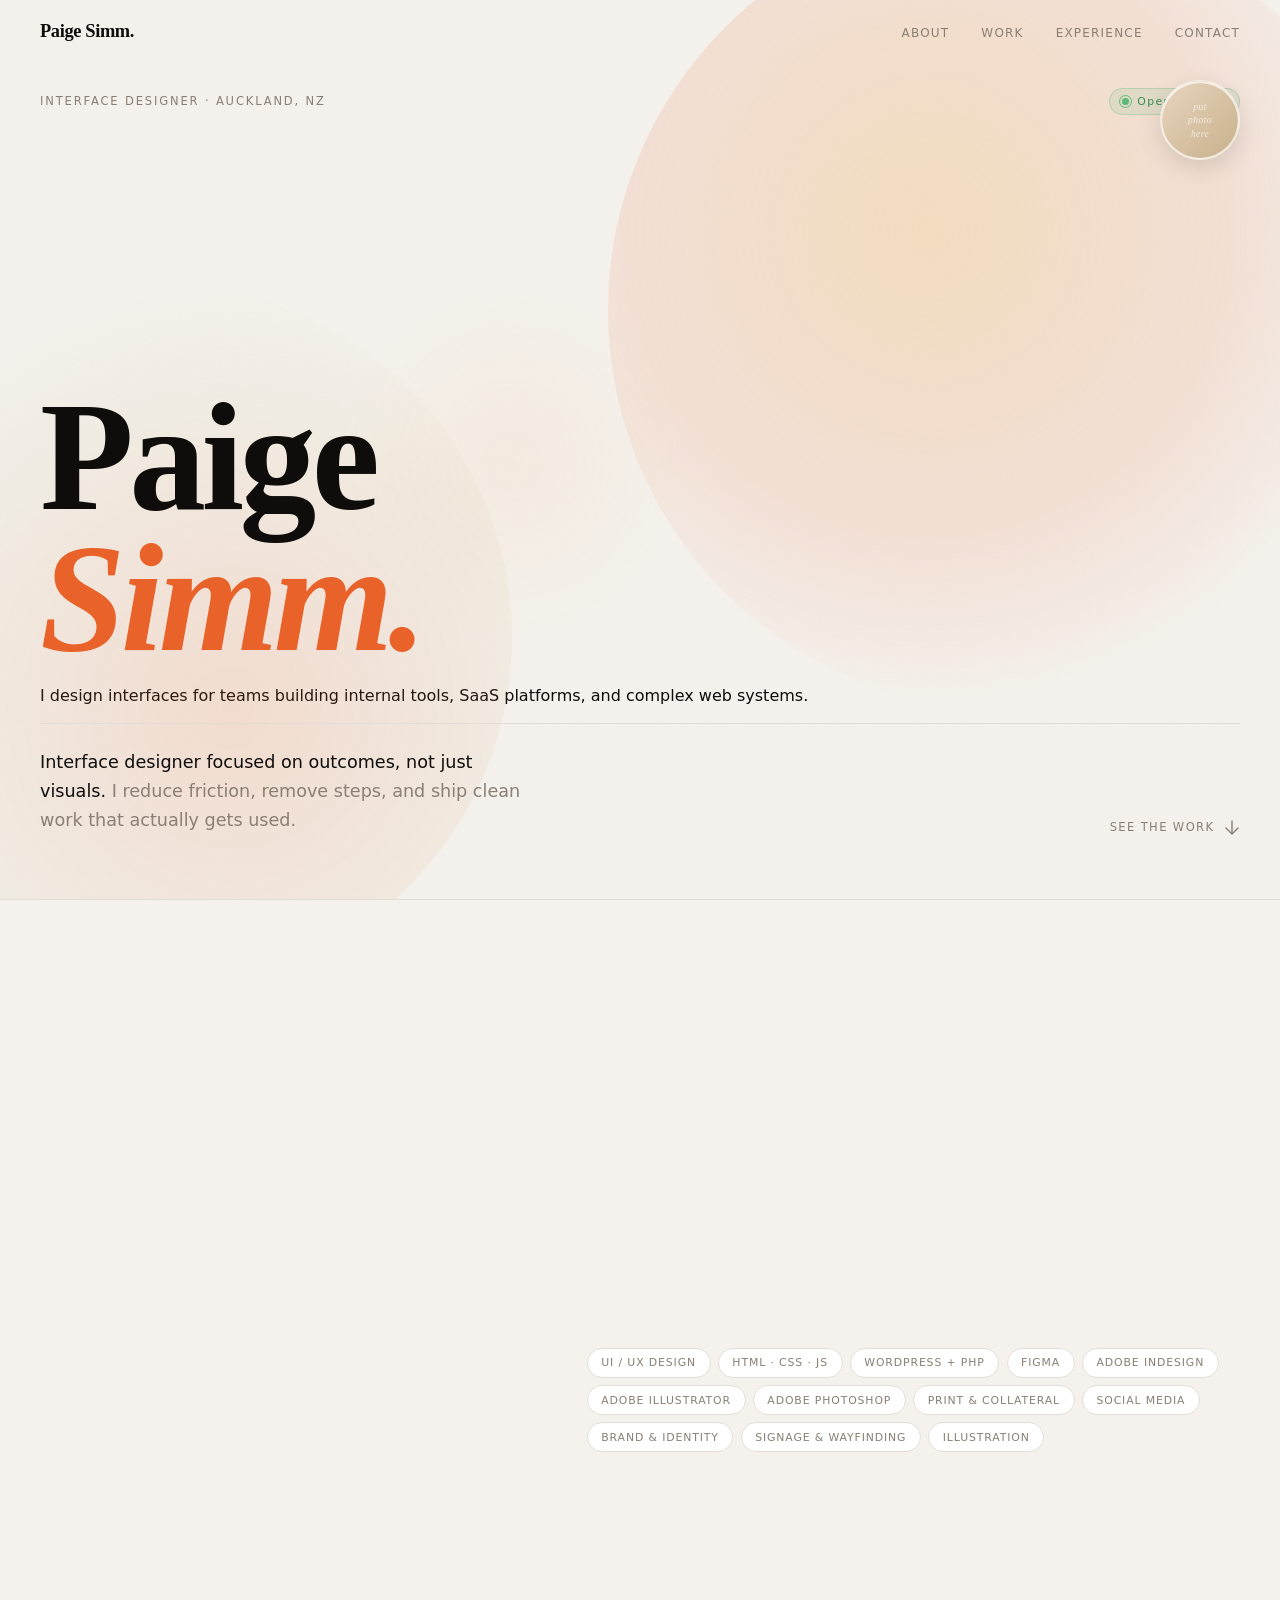
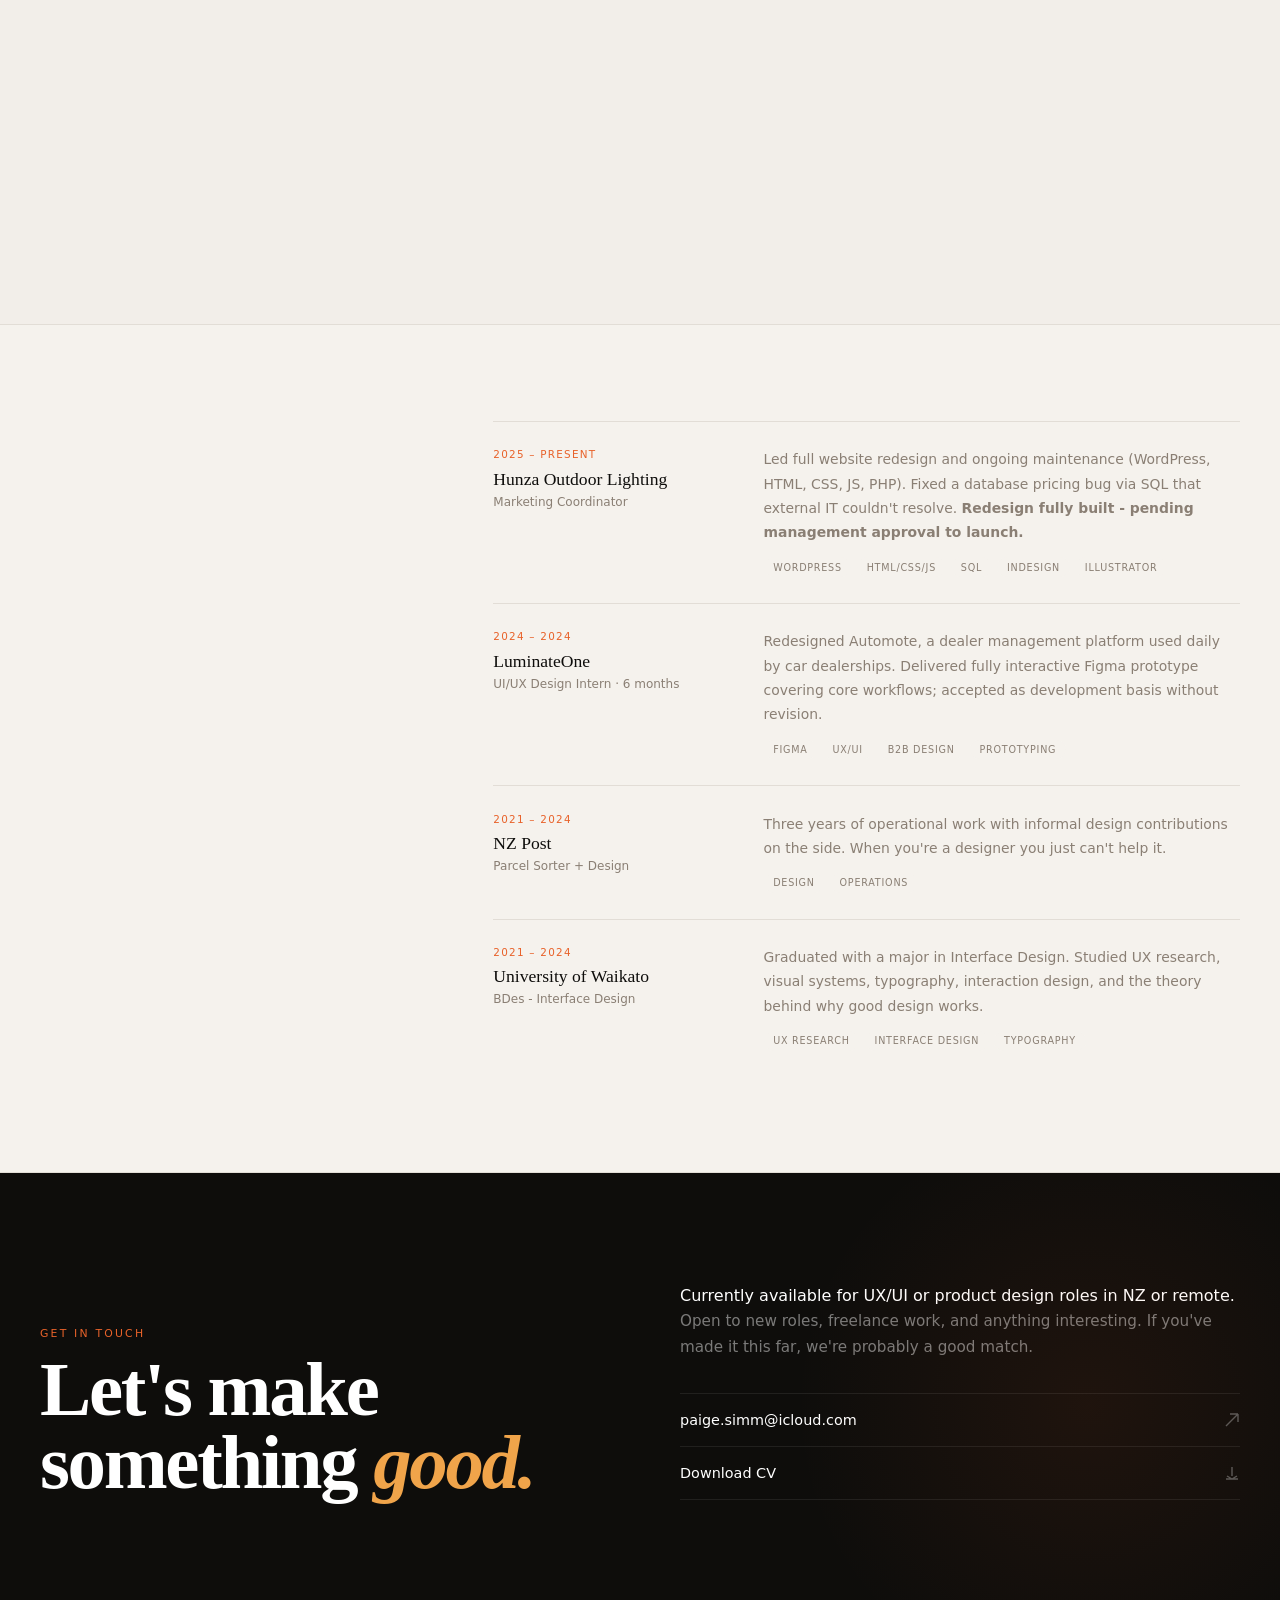
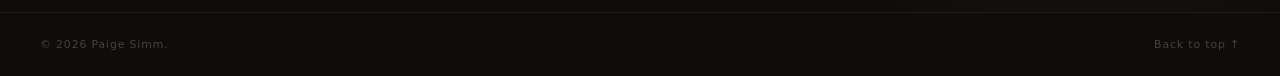
==== commit 232c8a12: "Update index.html" ====
--- a/index.html
+++ b/index.html
@@ -3,7 +3,7 @@
 <head>
   <meta charset="UTF-8">
   <meta name="viewport" content="width=device-width, initial-scale=1.0, viewport-fit=cover">
-  <title>Paige Simm — Interface Designer</title>
+  <title>Paige Simm - Interface Designer</title>
   <link href="https://api.fontshare.com/v2/css?f[]=clash-display@400,500,600,700&f[]=cabinet-grotesk@300,400,500,700&display=swap" rel="stylesheet">
   <link rel="stylesheet" href="style.css">
 </head>
@@ -19,7 +19,7 @@
       <li><a href="#experience">Experience</a></li>
       <li><a href="#contact">Contact</a></li>
     </ul>
-    <a href="#contact" class="hire-btn">Hire me</a>
+ 
     <button class="hamburger" id="hamburger" aria-label="Menu">
       <span></span><span></span><span></span>
     </button>
@@ -32,7 +32,7 @@
     <a href="#contact">Contact</a>
   </div>
 
-  <!-- HERO (simplified) -->
+  <!-- HERO -->
   <section id="hero">
     <div class="hero-bg-blob"></div>
     <div class="hero-bg-blob2"></div>
@@ -55,12 +55,9 @@
         <span class="hero-name-line" id="nameLine2">Simm.</span>
       </h1>
 
-      <!-- Single strong positioning line -->
       <p class="hero-positioning">
         I design interfaces for teams building internal tools, SaaS platforms, and complex web systems.
       </p>
-
-    
 
       <div class="hero-bottom">
         <p class="hero-text">
@@ -86,9 +83,9 @@
       </div>
       <div>
         <div class="reveal about-text" style="transition-delay: 100ms">
-          <p>Hey, I'm Paige Simm — a 24-year-old interface designer based in Auckland with a <strong>Bachelor of Design (Interface Design)</strong> from the University of Waikato. I have a habit of making things look significantly better than I found them.</p>
-          <p>Most recently I was a <strong>Marketing Coordinator at Hunza Outdoor Lighting</strong> where I rebuilt their website from scratch, fixed a database‑level pricing bug with SQL, ran social media, and made sure everything from spec sheets to in‑building signage felt polished.</p>
-          <p>I sit at the intersection of <strong>visual design and front‑end development</strong>. Equally comfortable in Figma or a code editor. Every graphic, illustration, and image across my work is <strong>hand‑drawn by me in Illustrator.</strong></p>
+          <p>Hey, I'm Paige Simm - a 24-year-old interface designer based in Auckland with a <strong>Bachelor of Design (Interface Design)</strong> from the University of Waikato. I have a habit of making things look significantly better than I found them.</p>
+          <p>Most recently I was a <strong>Marketing Coordinator at Hunza Outdoor Lighting</strong> where I rebuilt their website from scratch, fixed a database-level pricing bug with SQL, ran social media, and made sure everything from spec sheets to in-building signage felt polished.</p>
+          <p>I sit at the intersection of <strong>visual design and front-end development</strong>. Equally comfortable in Figma or a code editor. Every graphic, illustration, and image across my work is <strong>hand-drawn by me in Illustrator.</strong></p>
         </div>
         <div class="skills-grid">
           <span class="skill-tag">UI / UX Design</span>
@@ -112,7 +109,7 @@
     </div>
   </section>
 
-  <!-- DESIGN APPROACH (formerly principles, now more strategic) -->
+  <!-- DESIGN APPROACH -->
   <section class="approach-strip">
     <div class="approach-header reveal">
       <span class="section-label">Design approach</span>
@@ -158,12 +155,12 @@
           <div class="card-content">
             <div class="card-meta">
               <span class="card-num">01</span>
-              <span class="card-cat">UX/UI · Web Development · 6‑month solo rebuild</span>
+              <span class="card-cat">UX/UI · Web Development · 6-month solo rebuild</span>
             </div>
             <h3 class="card-title">Hunza & LuxR<br><em>Website Redesign</em></h3>
             <p class="card-context">Two premium lighting brands across a fragmented WordPress setup. No audience routing. Broken pricing database.</p>
-            <p class="card-desc">Merged brands into one platform. Fixed SQL pricing bug that IT contractor couldn't solve. Reduced support emails by ~40%.</p>
-            <p class="card-insight">→ Introduced audience‑based routing — users self‑select and find relevant content immediately.</p>
+            <p class="card-desc">Merged brands into one platform. Fixed SQL pricing bug that IT contractor couldn't solve. <strong>Full redesign ready for deployment (not yet live - awaiting management sign-off).</strong></p>
+            <p class="card-insight">→ Introduced audience-based routing - users self-select and find relevant content immediately.</p>
             <div style="display: flex; flex-wrap: wrap; gap: 0.4rem; margin: 0.5rem 0 0.8rem;">
               <span class="exp-tag">WordPress</span><span class="exp-tag">HTML/CSS/JS</span><span class="exp-tag">SQL</span><span class="exp-tag">Brand Merge</span>
             </div>
@@ -184,12 +181,12 @@
           <div class="card-content">
             <div class="card-meta">
               <span class="card-num">02</span>
-              <span class="card-cat">B2B UX/UI · 6‑month Internship</span>
+              <span class="card-cat">B2B UX/UI · 6-month Internship</span>
             </div>
             <h3 class="card-title">Automote<br><em>Dealer Platform</em></h3>
             <p class="card-context">Legacy internal tool with high daily usage but low usability. Six core pain points identified.</p>
             <p class="card-desc">Redesigned core workflows. Order status updates reduced from 5 steps to 2. Fully interactive Figma prototype delivered.</p>
-            <p class="card-insight">→ Introduced persistent split‑panel layout — eliminated mid‑task navigation.</p>
+            <p class="card-insight">→ Introduced persistent split-panel layout - eliminated mid-task navigation.</p>
             <div style="display: flex; flex-wrap: wrap; gap: 0.35rem; margin-top: 0.5rem;">
               <span class="exp-tag">Figma</span><span class="exp-tag">B2B UX</span><span class="exp-tag">Design Systems</span>
             </div>
@@ -212,9 +209,9 @@
               <span class="card-cat">UX Research · Mobile · Capstone</span>
             </div>
             <h3 class="card-title">Splashy<br><em>Kids Sustainability App</em></h3>
-            <p class="card-context">Research‑led capstone exploring behaviour change in children aged 6–12.</p>
-            <p class="card-desc">Led UX research with six children. Designed creature collection mechanics. All illustration hand‑drawn.</p>
-            <p class="card-insight">→ 3‑tap action→reward loop based on observed attention spans. Task time under 10 sec.</p>
+            <p class="card-context">Research-led capstone exploring behaviour change in children aged 6-12.</p>
+            <p class="card-desc">Led UX research with six children. Designed creature collection mechanics. All illustration hand-drawn.</p>
+            <p class="card-insight">→ 3-tap action→reward loop based on observed attention spans. Task time under 10 sec.</p>
             <div style="display: flex; flex-wrap: wrap; gap: 0.35rem; margin-top: 0.5rem;">
               <span class="exp-tag">UX Research</span><span class="exp-tag">Figma</span><span class="exp-tag">Illustration</span>
             </div>
@@ -230,7 +227,7 @@
           <div class="card-content">
             <span class="card-cat">Print Design · InDesign</span>
             <h3 class="card-title">Product Catalogues & Spec Sheets</h3>
-            <p class="card-desc">Lighting spec sheets redesigned from scratch. Clean, precise, hand‑illustrated.</p>
+            <p class="card-desc">Lighting spec sheets redesigned from scratch. Clean, precise, hand-illustrated.</p>
           </div>
         </div>
       </div>
@@ -249,7 +246,7 @@
           <div class="card-content">
             <span class="card-cat">Social Media · Brand · Illustration</span>
             <h3 class="card-title">Social Graphics & Brand Identity</h3>
-            <p class="card-desc">Social content for a luxury lighting brand. Every graphic hand‑drawn in Illustrator.</p>
+            <p class="card-desc">Social content for a luxury lighting brand. Every graphic hand-drawn in Illustrator.</p>
           </div>
         </div>
       </div>
@@ -264,10 +261,10 @@
         <h2 class="section-heading">Where I've been.</h2>
       </div>
       <div>
-        <div class="reveal exp-item"><div><div class="exp-date">2025 – Present</div><div class="exp-company">Hunza Outdoor Lighting</div><div class="exp-role">Marketing Coordinator</div></div><div><div class="exp-desc">Led full website redesign and ongoing maintenance (WordPress, HTML, CSS, JS, PHP). Fixed a database pricing bug via SQL that external IT couldn't resolve. Reduced support emails ~40% by making resources self‑serve.</div><div class="exp-tags"><span class="exp-tag">WordPress</span><span class="exp-tag">HTML/CSS/JS</span><span class="exp-tag">SQL</span><span class="exp-tag">InDesign</span><span class="exp-tag">Illustrator</span></div></div></div>
-        <div class="reveal exp-item" style="transition-delay: 80ms"><div><div class="exp-date">2023 – 2024</div><div class="exp-company">LuminateOne</div><div class="exp-role">UI/UX Design Intern · 6 months</div></div><div><div class="exp-desc">Redesigned Automote, a dealer management platform used daily by car dealerships. Delivered fully interactive Figma prototype covering core workflows; accepted as development basis without revision.</div><div class="exp-tags"><span class="exp-tag">Figma</span><span class="exp-tag">UX/UI</span><span class="exp-tag">B2B Design</span><span class="exp-tag">Prototyping</span></div></div></div>
-        <div class="reveal exp-item" style="transition-delay: 160ms"><div><div class="exp-date">2019 – 2022</div><div class="exp-company">NZ Post</div><div class="exp-role">Parcel Sorter + Design</div></div><div><div class="exp-desc">Three years of operational work with informal design contributions on the side. When you're a designer you just can't help it.</div><div class="exp-tags"><span class="exp-tag">Design</span><span class="exp-tag">Operations</span></div></div></div>
-        <div class="reveal exp-item" style="transition-delay: 240ms"><div><div class="exp-date">2021 – 2024</div><div class="exp-company">University of Waikato</div><div class="exp-role">BDes — Interface Design</div></div><div><div class="exp-desc">Graduated with a major in Interface Design. Studied UX research, visual systems, typography, interaction design, and the theory behind why good design works.</div><div class="exp-tags"><span class="exp-tag">UX Research</span><span class="exp-tag">Interface Design</span><span class="exp-tag">Typography</span></div></div></div>
+        <div class="reveal exp-item"><div><div class="exp-date">2025 – Present</div><div class="exp-company">Hunza Outdoor Lighting</div><div class="exp-role">Marketing Coordinator</div></div><div><div class="exp-desc">Led full website redesign and ongoing maintenance (WordPress, HTML, CSS, JS, PHP). Fixed a database pricing bug via SQL that external IT couldn't resolve. <strong>Redesign fully built - pending management approval to launch.</strong></div><div class="exp-tags"><span class="exp-tag">WordPress</span><span class="exp-tag">HTML/CSS/JS</span><span class="exp-tag">SQL</span><span class="exp-tag">InDesign</span><span class="exp-tag">Illustrator</span></div></div></div>
+        <div class="reveal exp-item" style="transition-delay: 80ms"><div><div class="exp-date">2024 – 2024</div><div class="exp-company">LuminateOne</div><div class="exp-role">UI/UX Design Intern · 6 months</div></div><div><div class="exp-desc">Redesigned Automote, a dealer management platform used daily by car dealerships. Delivered fully interactive Figma prototype covering core workflows; accepted as development basis without revision.</div><div class="exp-tags"><span class="exp-tag">Figma</span><span class="exp-tag">UX/UI</span><span class="exp-tag">B2B Design</span><span class="exp-tag">Prototyping</span></div></div></div>
+        <div class="reveal exp-item" style="transition-delay: 160ms"><div><div class="exp-date">2021 – 2024</div><div class="exp-company">NZ Post</div><div class="exp-role">Parcel Sorter + Design</div></div><div><div class="exp-desc">Three years of operational work with informal design contributions on the side. When you're a designer you just can't help it.</div><div class="exp-tags"><span class="exp-tag">Design</span><span class="exp-tag">Operations</span></div></div></div>
+        <div class="reveal exp-item" style="transition-delay: 240ms"><div><div class="exp-date">2021 – 2024</div><div class="exp-company">University of Waikato</div><div class="exp-role">BDes - Interface Design</div></div><div><div class="exp-desc">Graduated with a major in Interface Design. Studied UX research, visual systems, typography, interaction design, and the theory behind why good design works.</div><div class="exp-tags"><span class="exp-tag">UX Research</span><span class="exp-tag">Interface Design</span><span class="exp-tag">Typography</span></div></div></div>
       </div>
     </div>
   </section>
@@ -295,7 +292,6 @@
 
   <script src="script.js"></script>
   <script>
-    // Subtle parallax on hero blobs
     (function() {
       const blobs = document.querySelectorAll('.hero-bg-blob, .hero-bg-blob2, .hero-bg-blob3');
       if (!blobs.length) return;
@@ -304,7 +300,7 @@
         blobs.forEach((blob, i) => {
           const speed = 0.03 + (i * 0.02);
           const y = scrolled * speed;
-          blob.style.transform = `translateY(${y}px)`;
+          blob.style.transform = 'translateY(' + y + 'px)';
         });
       });
     })();
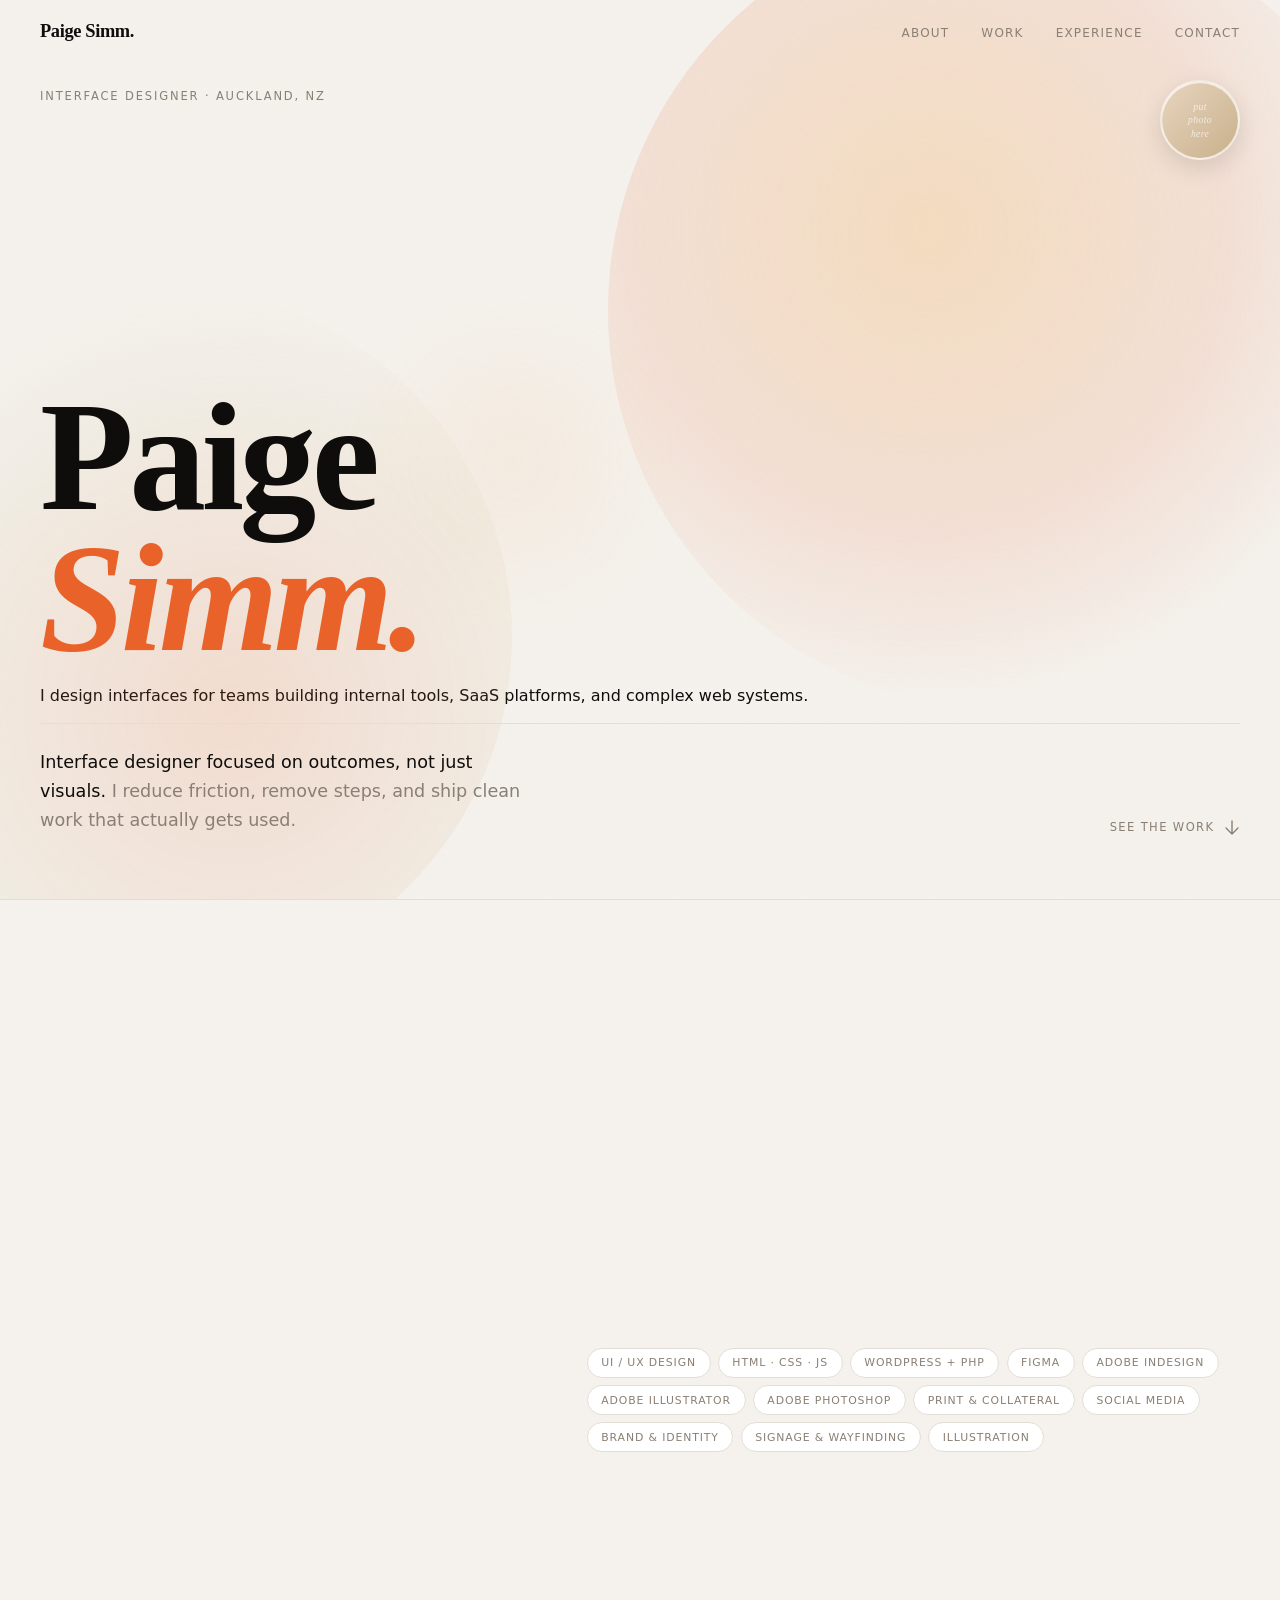
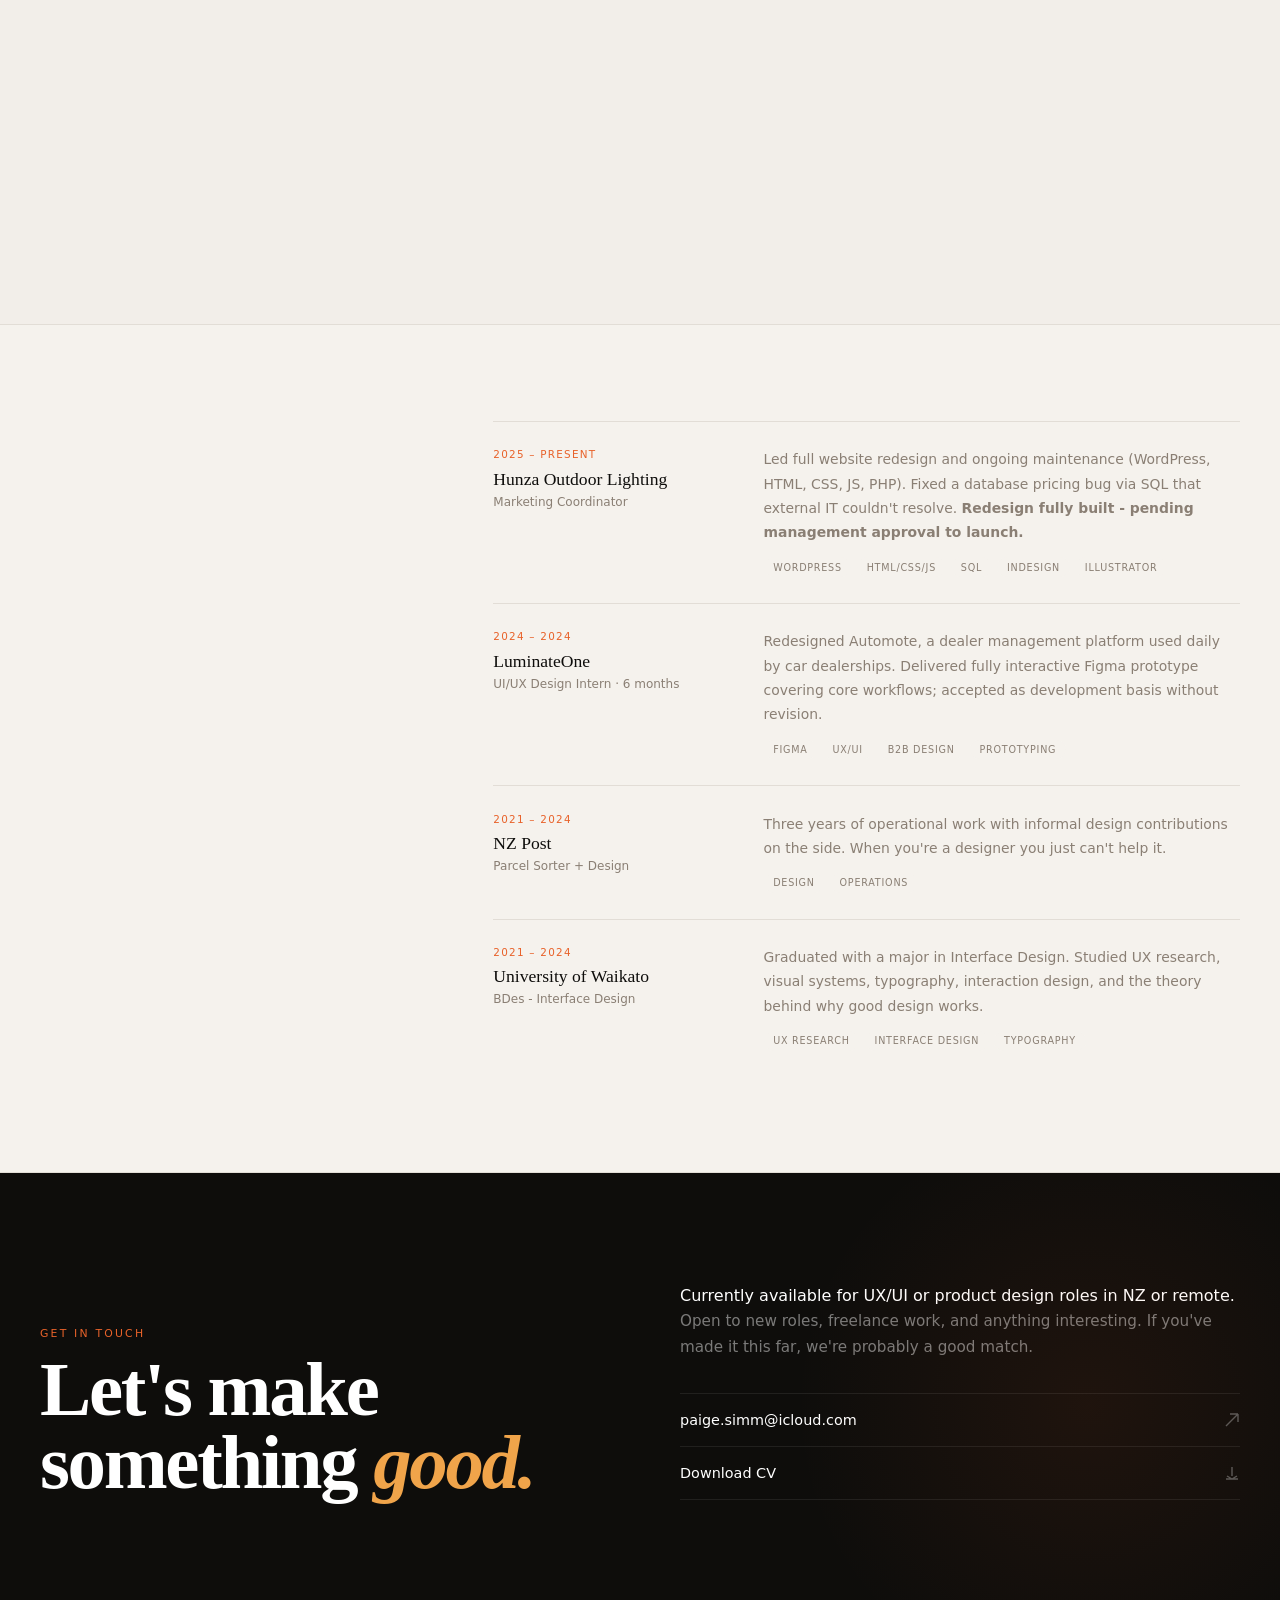
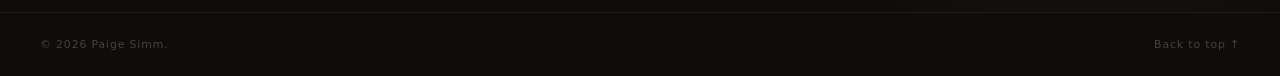
==== commit 0496d007: "Update index.html" ====
--- a/index.html
+++ b/index.html
@@ -40,7 +40,7 @@
 
     <div class="hero-top">
       <span class="hero-tag">Interface Designer · Auckland, NZ</span>
-      <span class="available-badge"><span class="dot-pulse"></span> Open to work</span>
+      
     </div>
 
     <div class="hero-extras">
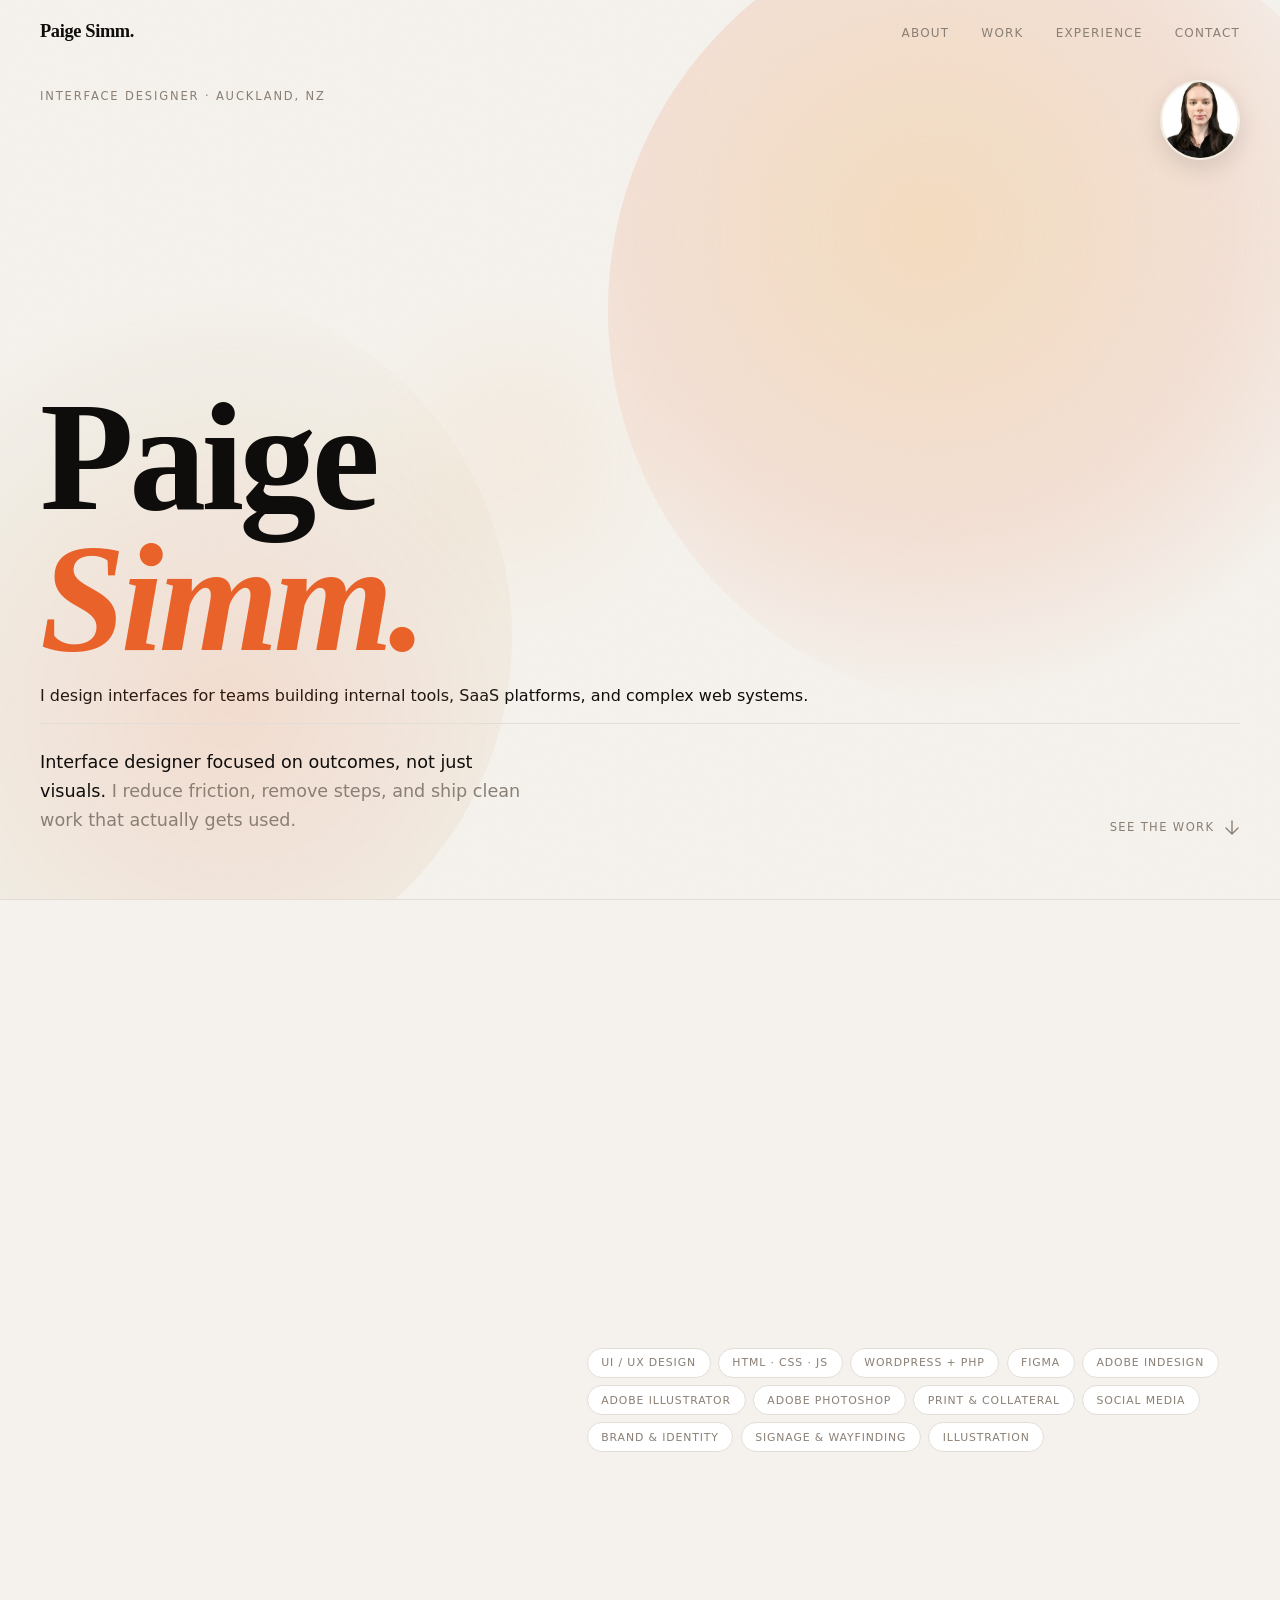
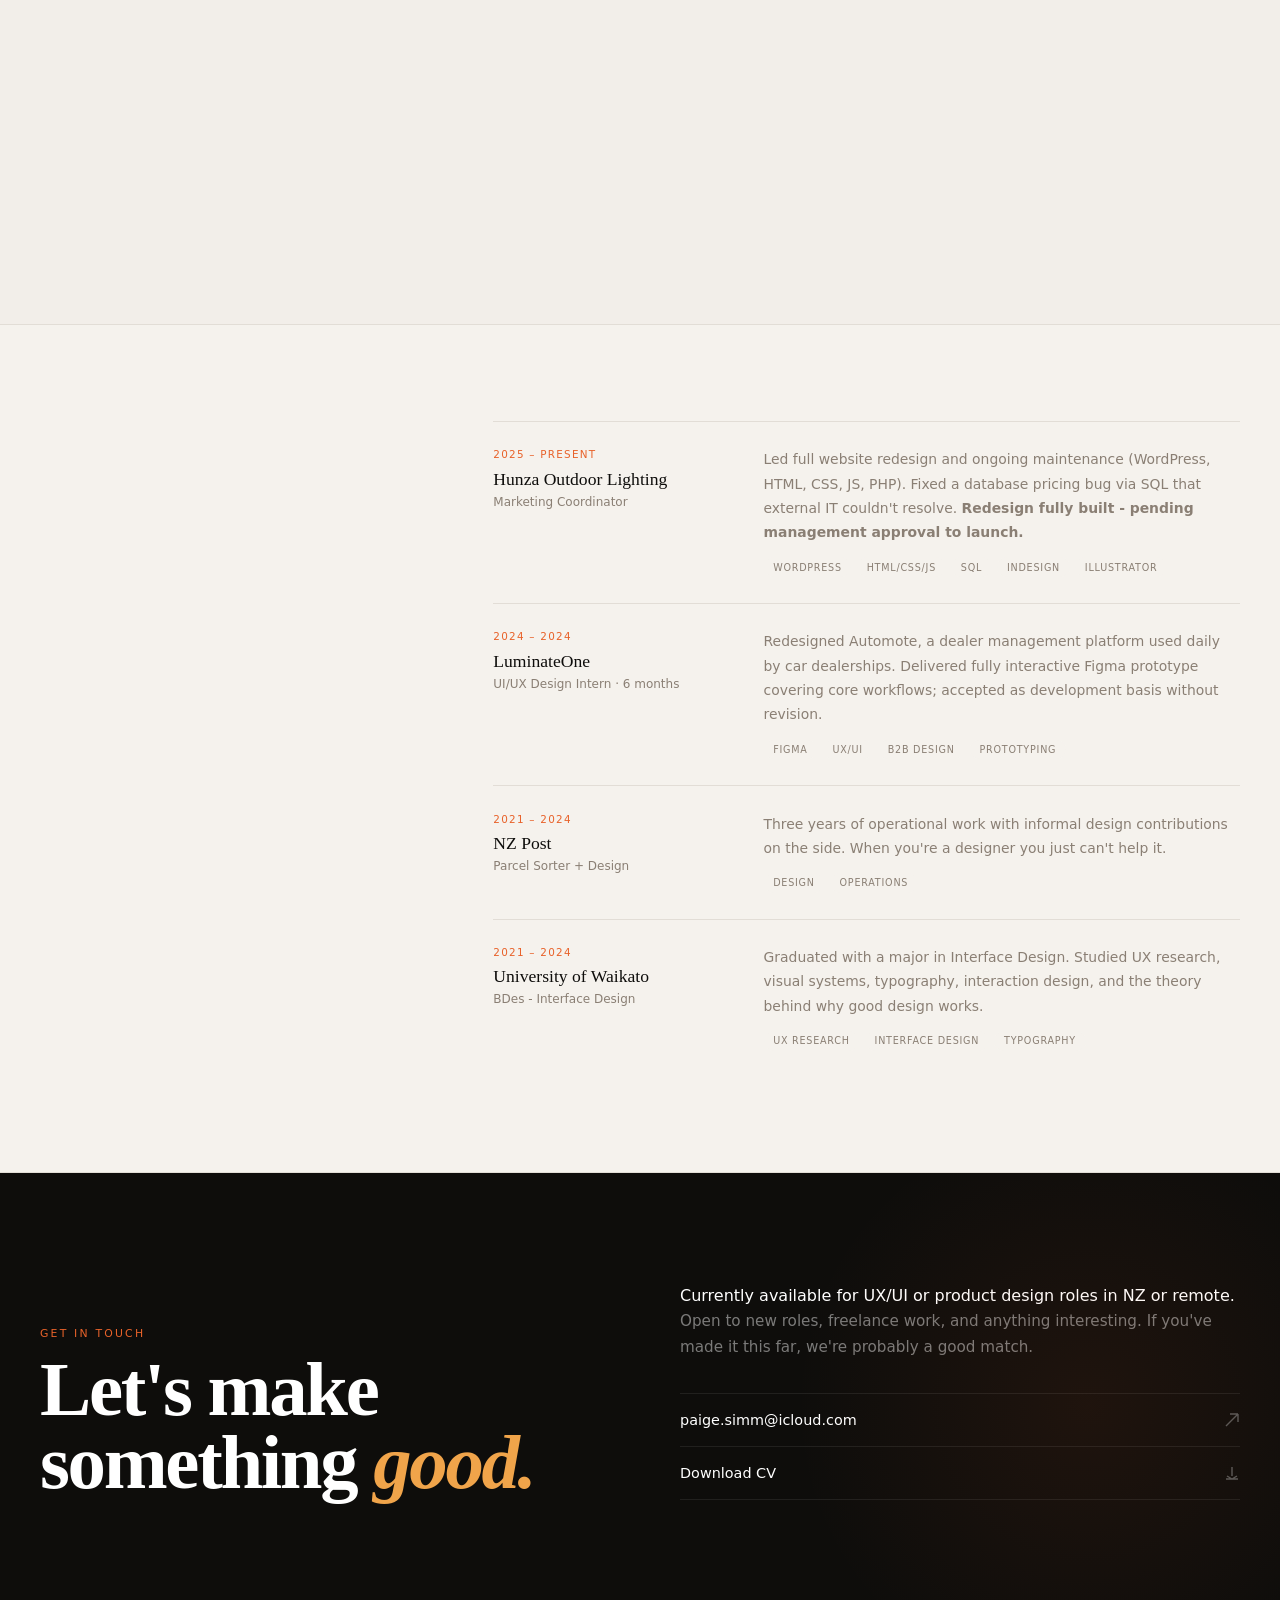
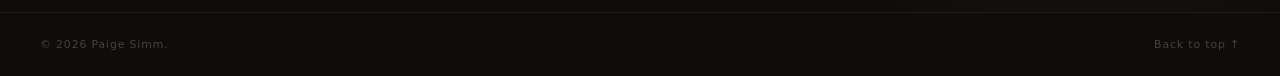
==== commit 50c8caa9: "Update index.html" ====
--- a/index.html
+++ b/index.html
@@ -6,6 +6,7 @@
   <title>Paige Simm - Interface Designer</title>
   <link href="https://api.fontshare.com/v2/css?f[]=clash-display@400,500,600,700&f[]=cabinet-grotesk@300,400,500,700&display=swap" rel="stylesheet">
   <link rel="stylesheet" href="style.css">
+  <link rel="icon" type="image/svg+xml" href="favicon.svg">
 </head>
 <body>
 
@@ -45,8 +46,8 @@
 
     <div class="hero-extras">
       <div class="hero-headshot">
-        <div class="hero-headshot-placeholder">put<br>photo<br>here</div>
-      </div>
+  <img src="29f2f5fa-4b0a-4029-9d85-95aa3120f328.jpg" alt="Paige Simm">
+</div>
     </div>
 
     <div>
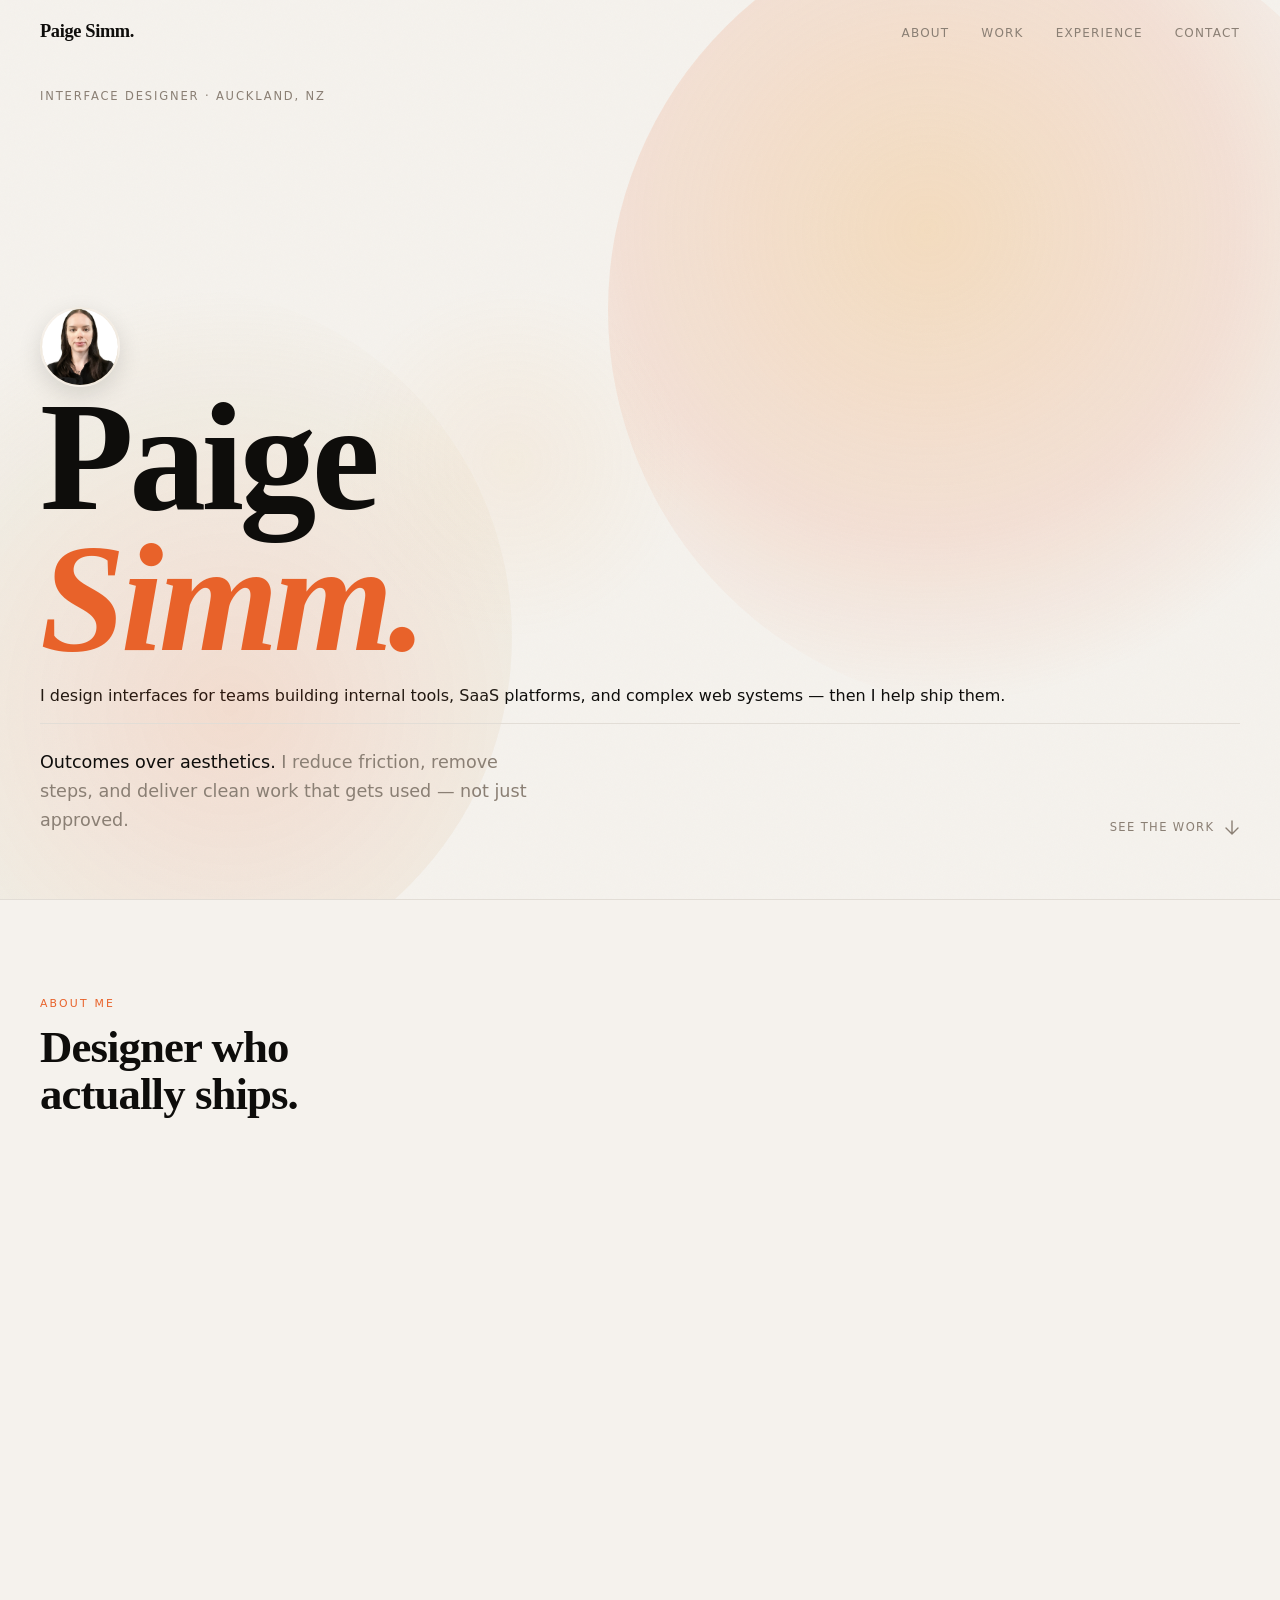
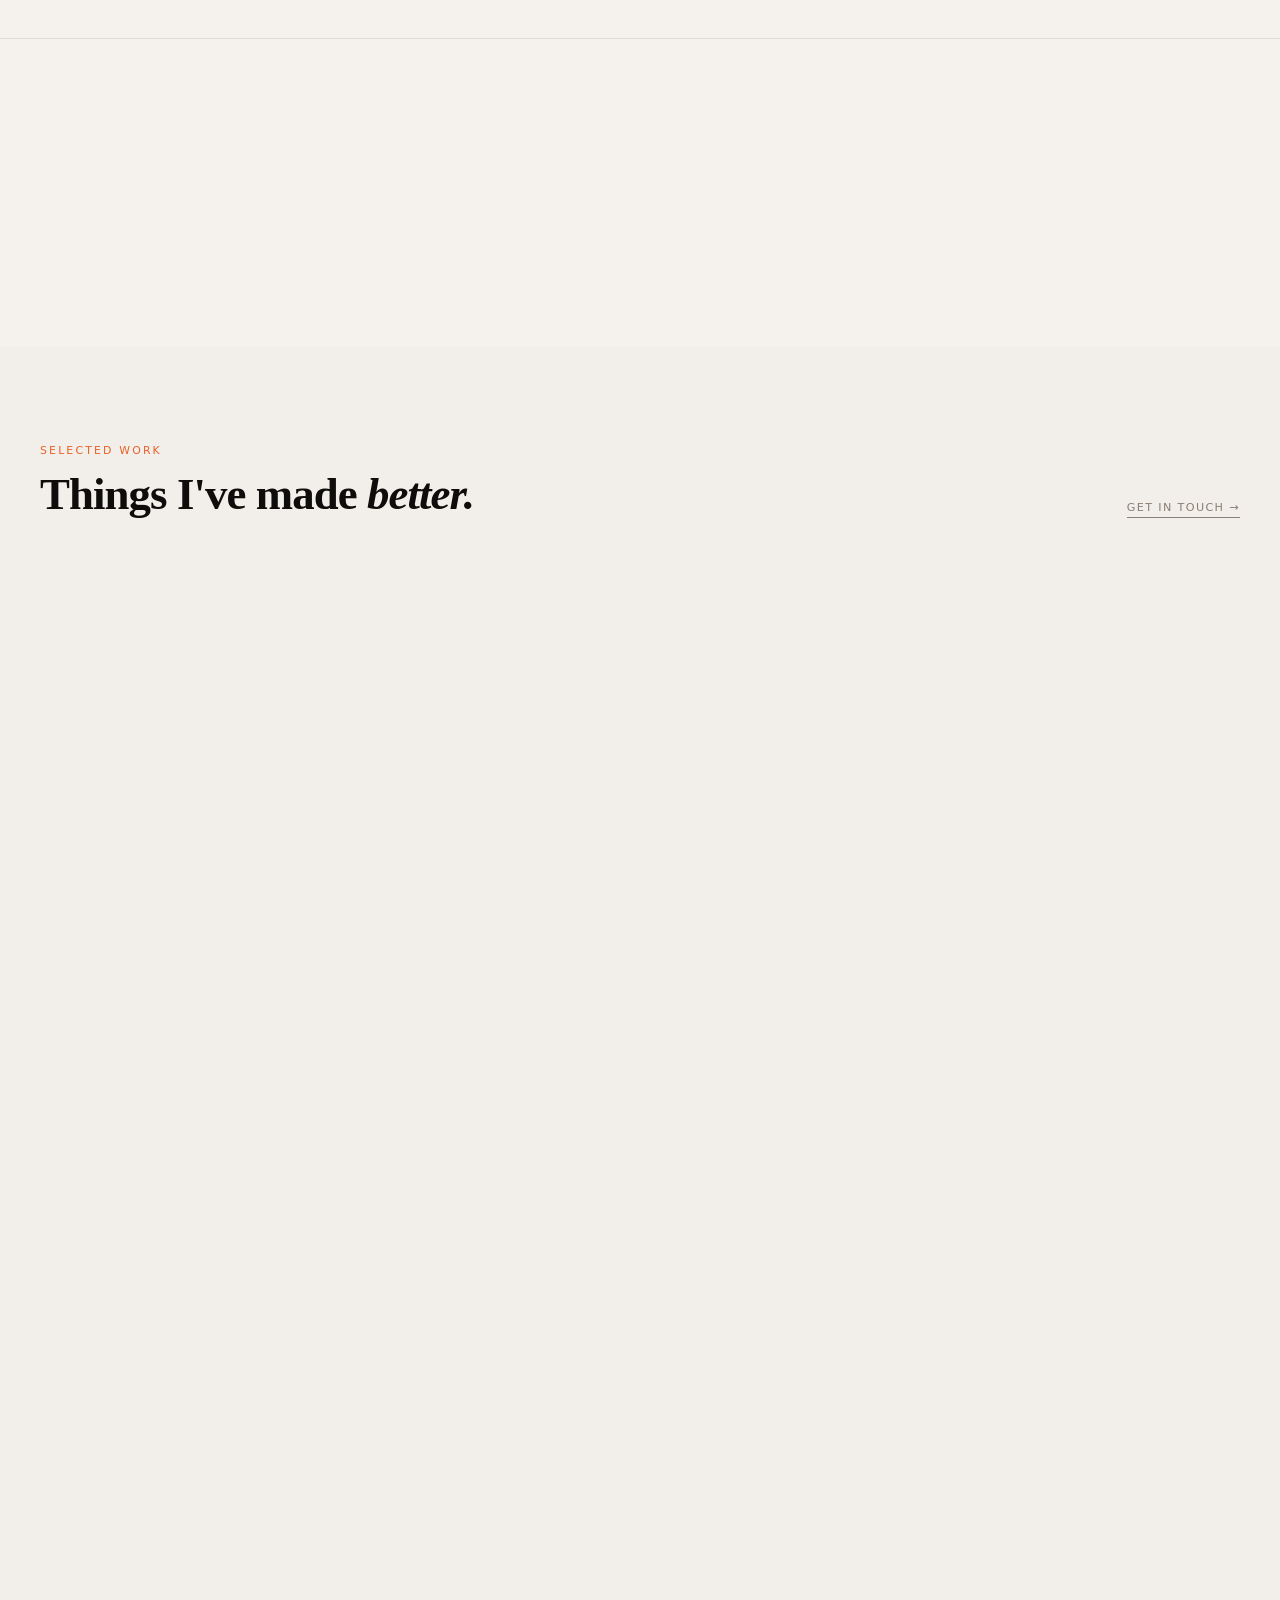
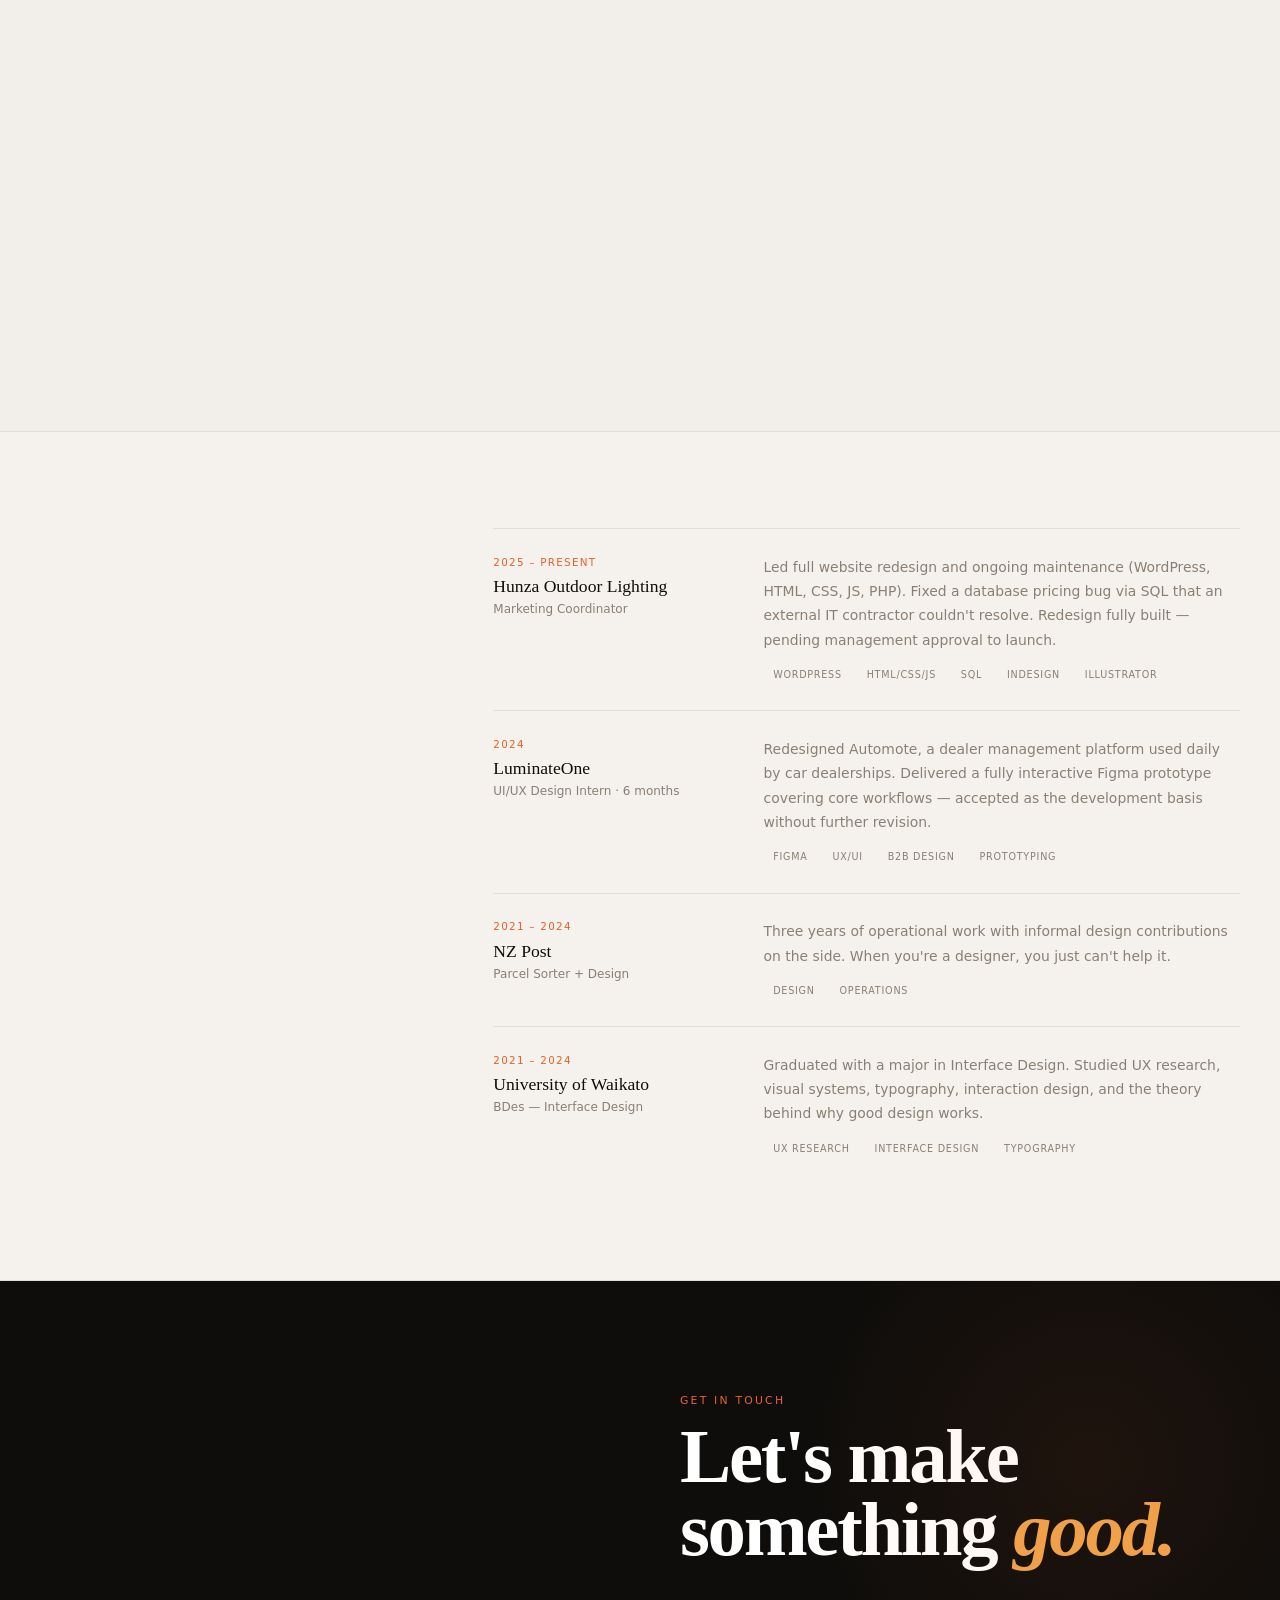
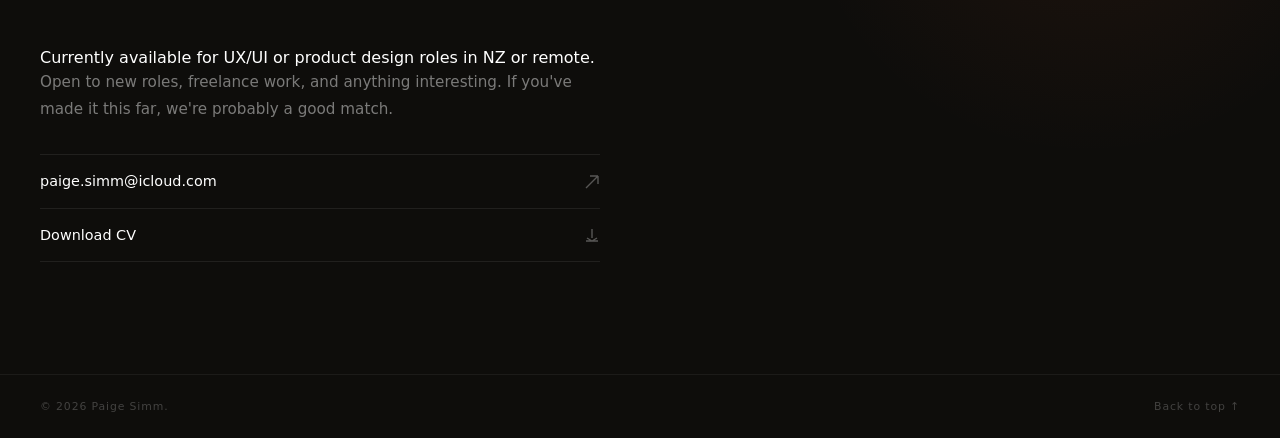
==== commit 1f20952b: "Update index.html" ====
--- a/index.html
+++ b/index.html
@@ -3,7 +3,7 @@
 <head>
   <meta charset="UTF-8">
   <meta name="viewport" content="width=device-width, initial-scale=1.0, viewport-fit=cover">
-  <title>Paige Simm - Interface Designer</title>
+  <title>Paige Simm — Interface Designer</title>
   <link href="https://api.fontshare.com/v2/css?f[]=clash-display@400,500,600,700&f[]=cabinet-grotesk@300,400,500,700&display=swap" rel="stylesheet">
   <link rel="stylesheet" href="style.css">
   <link rel="icon" type="image/svg+xml" href="favicon.svg">
@@ -12,7 +12,7 @@
 
   <div id="scroll-bar"></div>
 
-  <nav class="nav">
+  <nav class="nav" id="nav">
     <a href="#hero" class="nav-logo">Paige Simm.</a>
     <ul class="nav-links">
       <li><a href="#about">About</a></li>
@@ -20,13 +20,13 @@
       <li><a href="#experience">Experience</a></li>
       <li><a href="#contact">Contact</a></li>
     </ul>
- 
-    <button class="hamburger" id="hamburger" aria-label="Menu">
+    <button class="hamburger" id="hamburger" aria-label="Open menu">
       <span></span><span></span><span></span>
     </button>
   </nav>
 
   <div class="mobile-drawer" id="mobileDrawer">
+    <button class="drawer-close" id="drawerClose" aria-label="Close menu">✕</button>
     <a href="#about">About</a>
     <a href="#work">Work</a>
     <a href="#experience">Experience</a>
@@ -41,29 +41,28 @@
 
     <div class="hero-top">
       <span class="hero-tag">Interface Designer · Auckland, NZ</span>
-      
-    </div>
-
-    <div class="hero-extras">
+    </div>
+
+    <div class="hero-headshot-wrap">
       <div class="hero-headshot">
-  <img src="29f2f5fa-4b0a-4029-9d85-95aa3120f328.jpg" alt="Paige Simm">
-</div>
-    </div>
-
-    <div>
+        <img src="29f2f5fa-4b0a-4029-9d85-95aa3120f328.jpg" alt="Paige Simm">
+      </div>
+    </div>
+
+    <div class="hero-content">
       <h1 class="hero-name">
         <span class="hero-name-line" id="nameLine1">Paige</span>
-        <span class="hero-name-line" id="nameLine2">Simm.</span>
+        <span class="hero-name-line accent-italic" id="nameLine2">Simm.</span>
       </h1>
 
       <p class="hero-positioning">
-        I design interfaces for teams building internal tools, SaaS platforms, and complex web systems.
+        I design interfaces for teams building internal tools, SaaS platforms, and complex web systems — then I help ship them.
       </p>
 
       <div class="hero-bottom">
         <p class="hero-text">
-          <strong>Interface designer focused on outcomes, not just visuals.</strong> 
-          I reduce friction, remove steps, and ship clean work that actually gets used.
+          <strong>Outcomes over aesthetics.</strong>
+          I reduce friction, remove steps, and deliver clean work that gets used — not just approved.
         </p>
         <a href="#work" class="hero-scroll">
           See the work
@@ -78,17 +77,18 @@
   <!-- ABOUT -->
   <section id="about">
     <div class="about-grid">
-      <div class="reveal">
+      <div class="reveal about-left">
         <span class="section-label">About me</span>
-        <h2 class="section-heading">Designer who actually ships.</h2>
-      </div>
-      <div>
-        <div class="reveal about-text" style="transition-delay: 100ms">
-          <p>Hey, I'm Paige Simm - a 24-year-old interface designer based in Auckland with a <strong>Bachelor of Design (Interface Design)</strong> from the University of Waikato. I have a habit of making things look significantly better than I found them.</p>
+        <h2 class="section-heading">Designer who<br>actually ships.</h2>
+      </div>
+      <div class="about-right">
+        <div class="reveal about-text" style="transition-delay:100ms">
+          <p>Hey, I'm Paige — a 24-year-old interface designer based in Auckland with a <strong>Bachelor of Design (Interface Design)</strong> from the University of Waikato. I have a habit of making things look significantly better than I found them.</p>
           <p>Most recently I was a <strong>Marketing Coordinator at Hunza Outdoor Lighting</strong> where I rebuilt their website from scratch, fixed a database-level pricing bug with SQL, ran social media, and made sure everything from spec sheets to in-building signage felt polished.</p>
           <p>I sit at the intersection of <strong>visual design and front-end development</strong>. Equally comfortable in Figma or a code editor. Every graphic, illustration, and image across my work is <strong>hand-drawn by me in Illustrator.</strong></p>
         </div>
-        <div class="skills-grid">
+
+        <div class="skills-grid reveal" style="transition-delay:180ms">
           <span class="skill-tag">UI / UX Design</span>
           <span class="skill-tag">HTML · CSS · JS</span>
           <span class="skill-tag">WordPress + PHP</span>
@@ -97,12 +97,11 @@
           <span class="skill-tag">Adobe Illustrator</span>
           <span class="skill-tag">Adobe Photoshop</span>
           <span class="skill-tag">Print & Collateral</span>
-          <span class="skill-tag">Social Media</span>
           <span class="skill-tag">Brand & Identity</span>
-          <span class="skill-tag">Signage & Wayfinding</span>
           <span class="skill-tag">Illustration</span>
         </div>
-        <div class="workflow-note reveal" style="transition-delay: 200ms;">
+
+        <div class="workflow-note reveal" style="transition-delay:260ms">
           <p class="workflow-label">How I work</p>
           <p class="workflow-text">Figma → user flow mapping → wireframes → interactive prototype → handoff specs. I write HTML/CSS/JS when needed to close the loop between design and build.</p>
         </div>
@@ -112,46 +111,48 @@
 
   <!-- DESIGN APPROACH -->
   <section class="approach-strip">
-    <div class="approach-header reveal">
-      <span class="section-label">Design approach</span>
-      <h2 class="section-heading">How I solve interface problems.</h2>
-    </div>
-    <div class="approach-grid">
-      <div class="approach-item reveal">
-        <span class="approach-icon">↓</span>
-        <p class="approach-title">Reduce steps before adding features</p>
-        <p class="approach-sub">Every click is a decision. Fewer decisions means faster work. Applied in Automote: 5→2 steps.</p>
-      </div>
-      <div class="approach-item reveal" style="transition-delay: 80ms">
-        <span class="approach-icon">⇢</span>
-        <p class="approach-title">Design for scanning, not reading</p>
-        <p class="approach-sub">Users skim. Hierarchy does the heavy lifting. Applied in Hunza product pages.</p>
-      </div>
-      <div class="approach-item reveal" style="transition-delay: 160ms">
-        <span class="approach-icon">◈</span>
-        <p class="approach-title">Systems over screens</p>
-        <p class="approach-sub">Consistent patterns reduce cognitive load. Applied across all three case studies.</p>
+    <div class="approach-inner">
+      <div class="reveal approach-header">
+        <span class="section-label">Design approach</span>
+        <h2 class="section-heading">How I solve interface problems.</h2>
+      </div>
+      <div class="approach-grid">
+        <div class="approach-item reveal">
+          <span class="approach-icon">↓</span>
+          <p class="approach-title">Reduce steps before adding features</p>
+          <p class="approach-sub">Every click is a decision. Fewer decisions means faster work. Applied in Automote: 5→2 steps.</p>
+        </div>
+        <div class="approach-item reveal" style="transition-delay:80ms">
+          <span class="approach-icon">⇢</span>
+          <p class="approach-title">Design for scanning, not reading</p>
+          <p class="approach-sub">Users skim. Hierarchy does the heavy lifting. Applied in Hunza product pages.</p>
+        </div>
+        <div class="approach-item reveal" style="transition-delay:160ms">
+          <span class="approach-icon">◈</span>
+          <p class="approach-title">Systems over screens</p>
+          <p class="approach-sub">Consistent patterns reduce cognitive load. Applied across all three case studies.</p>
+        </div>
       </div>
     </div>
   </section>
 
   <!-- WORK -->
   <section id="work">
-    <div class="work-header">
-      <div class="reveal">
+    <div class="work-header reveal">
+      <div>
         <span class="section-label">Selected work</span>
         <h2 class="section-heading">Things I've made <em>better.</em></h2>
       </div>
-      <div class="reveal">
-        <a href="#contact" class="view-all">Get in touch →</a>
-      </div>
-    </div>
+      <a href="#contact" class="view-all">Get in touch →</a>
+    </div>
+
     <div class="bento-grid">
-      <!-- Hunza full-width -->
-      <div class="reveal" style="grid-column: 1/-1">
+
+      <!-- Hunza — full width -->
+      <div class="reveal bento-span-full">
         <a href="hunza-case-study.html" class="bento-card full-width">
           <div class="card-img">
-            <img src="hunza-after.png" alt="Hunza redesign" loading="lazy">
+            <img src="hunza-after.png" alt="Hunza & LuxR redesign" loading="lazy">
           </div>
           <div class="card-content">
             <div class="card-meta">
@@ -159,11 +160,14 @@
               <span class="card-cat">UX/UI · Web Development · 6-month solo rebuild</span>
             </div>
             <h3 class="card-title">Hunza & LuxR<br><em>Website Redesign</em></h3>
-            <p class="card-context">Two premium lighting brands across a fragmented WordPress setup. No audience routing. Broken pricing database.</p>
-            <p class="card-desc">Merged brands into one platform. Fixed SQL pricing bug that IT contractor couldn't solve. <strong>Full redesign ready for deployment (not yet live - awaiting management sign-off).</strong></p>
-            <p class="card-insight">→ Introduced audience-based routing - users self-select and find relevant content immediately.</p>
-            <div style="display: flex; flex-wrap: wrap; gap: 0.4rem; margin: 0.5rem 0 0.8rem;">
-              <span class="exp-tag">WordPress</span><span class="exp-tag">HTML/CSS/JS</span><span class="exp-tag">SQL</span><span class="exp-tag">Brand Merge</span>
+            <p class="card-context">Two premium lighting brands. Fragmented WordPress setup. Broken pricing database.</p>
+            <p class="card-desc">Merged both brands into one platform and fixed a SQL pricing bug an external IT contractor couldn't solve. Full redesign built and ready for deployment.</p>
+            <p class="card-insight">→ Audience-based routing — users self-select and land on relevant content immediately.</p>
+            <div class="card-tags">
+              <span class="exp-tag">WordPress</span>
+              <span class="exp-tag">HTML/CSS/JS</span>
+              <span class="exp-tag">SQL</span>
+              <span class="exp-tag">Brand Merge</span>
             </div>
             <span class="card-link">View case study →</span>
           </div>
@@ -171,10 +175,10 @@
       </div>
 
       <!-- Automote -->
-      <div class="reveal" style="transition-delay: 80ms">
+      <div class="reveal" style="transition-delay:60ms">
         <a href="automote-case-study.html" class="bento-card">
           <div class="card-img">
-            <img src="orders 1 -1.png" alt="Automote orders" loading="lazy" style="position: absolute; top:0; left:0; width:62%; height:100%; object-fit:cover;">
+            <img src="orders 1 -1.png" alt="Automote orders" loading="lazy" style="position:absolute;top:0;left:0;width:62%;height:100%;object-fit:cover;">
             <div class="split-img">
               <img src="edit trim level.png" alt="Automote config" loading="lazy">
             </div>
@@ -185,11 +189,13 @@
               <span class="card-cat">B2B UX/UI · 6-month Internship</span>
             </div>
             <h3 class="card-title">Automote<br><em>Dealer Platform</em></h3>
-            <p class="card-context">Legacy internal tool with high daily usage but low usability. Six core pain points identified.</p>
-            <p class="card-desc">Redesigned core workflows. Order status updates reduced from 5 steps to 2. Fully interactive Figma prototype delivered.</p>
-            <p class="card-insight">→ Introduced persistent split-panel layout - eliminated mid-task navigation.</p>
-            <div style="display: flex; flex-wrap: wrap; gap: 0.35rem; margin-top: 0.5rem;">
-              <span class="exp-tag">Figma</span><span class="exp-tag">B2B UX</span><span class="exp-tag">Design Systems</span>
+            <p class="card-context">Legacy internal tool. High daily usage, low usability.</p>
+            <p class="card-desc">Redesigned core workflows. Order status updates cut from 5 steps to 2. Fully interactive Figma prototype delivered and accepted as development basis.</p>
+            <p class="card-insight">→ Persistent split-panel layout — eliminated mid-task navigation entirely.</p>
+            <div class="card-tags">
+              <span class="exp-tag">Figma</span>
+              <span class="exp-tag">B2B UX</span>
+              <span class="exp-tag">Design Systems</span>
             </div>
             <span class="card-link">View case study →</span>
           </div>
@@ -197,11 +203,11 @@
       </div>
 
       <!-- Splashy -->
-      <div class="reveal" style="transition-delay: 160ms">
+      <div class="reveal" style="transition-delay:120ms">
         <a href="splashy-case-study.html" class="bento-card dark-card">
           <div class="phones-container">
             <img src="splash screen.png" alt="Splash screen" class="phone-mock" loading="lazy">
-            <img src="fish.png" alt="Splashy ocean" class="phone-mock" loading="lazy" style="transform: translateY(-6px);">
+            <img src="fish.png" alt="Splashy ocean" class="phone-mock" loading="lazy" style="transform:translateY(-6px)">
             <img src="quests active good.png" alt="Splashy quests" class="phone-mock" loading="lazy">
           </div>
           <div class="card-content">
@@ -210,21 +216,25 @@
               <span class="card-cat">UX Research · Mobile · Capstone</span>
             </div>
             <h3 class="card-title">Splashy<br><em>Kids Sustainability App</em></h3>
-            <p class="card-context">Research-led capstone exploring behaviour change in children aged 6-12.</p>
-            <p class="card-desc">Led UX research with six children. Designed creature collection mechanics. All illustration hand-drawn.</p>
-            <p class="card-insight">→ 3-tap action→reward loop based on observed attention spans. Task time under 10 sec.</p>
-            <div style="display: flex; flex-wrap: wrap; gap: 0.35rem; margin-top: 0.5rem;">
-              <span class="exp-tag">UX Research</span><span class="exp-tag">Figma</span><span class="exp-tag">Illustration</span>
+            <p class="card-context">Behaviour change for children aged 6–12. Research-led from day one.</p>
+            <p class="card-desc">Led UX research with six children. Designed creature collection mechanics. All illustration hand-drawn in Illustrator.</p>
+            <p class="card-insight">→ 3-tap action→reward loop. Task completion under 10 seconds.</p>
+            <div class="card-tags">
+              <span class="exp-tag">UX Research</span>
+              <span class="exp-tag">Figma</span>
+              <span class="exp-tag">Illustration</span>
             </div>
             <span class="card-link">View case study →</span>
           </div>
         </a>
       </div>
 
-      <!-- Small card: Print -->
-      <div class="reveal" style="transition-delay: 100ms">
-        <div class="bento-card small-card">
-          <div class="print-placeholder"><span class="print-text">Spec<br>Sheet.</span></div>
+      <!-- Print -->
+      <div class="reveal" style="transition-delay:80ms">
+        <div class="bento-card small-card no-link">
+          <div class="print-placeholder">
+            <span class="print-text">Spec<br>Sheet.</span>
+          </div>
           <div class="card-content">
             <span class="card-cat">Print Design · InDesign</span>
             <h3 class="card-title">Product Catalogues & Spec Sheets</h3>
@@ -233,16 +243,16 @@
         </div>
       </div>
 
-      <!-- Small card: Social -->
-      <div class="reveal" style="transition-delay: 180ms">
-        <div class="bento-card small-card">
+      <!-- Social -->
+      <div class="reveal" style="transition-delay:160ms">
+        <div class="bento-card small-card no-link">
           <div class="social-placeholder">
-            <div class="social-bar" style="height: 50%"></div>
-            <div class="social-bar" style="height: 75%"></div>
-            <div class="social-bar" style="height: 60%"></div>
-            <div class="social-bar" style="height: 90%"></div>
-            <div class="social-bar" style="height: 45%"></div>
-            <div class="social-bar" style="height: 70%"></div>
+            <div class="social-bar" style="height:50%"></div>
+            <div class="social-bar" style="height:75%"></div>
+            <div class="social-bar" style="height:60%"></div>
+            <div class="social-bar" style="height:90%"></div>
+            <div class="social-bar" style="height:45%"></div>
+            <div class="social-bar" style="height:70%"></div>
           </div>
           <div class="card-content">
             <span class="card-cat">Social Media · Brand · Illustration</span>
@@ -251,6 +261,7 @@
           </div>
         </div>
       </div>
+
     </div>
   </section>
 
@@ -259,29 +270,97 @@
     <div class="exp-grid">
       <div class="reveal sticky-head">
         <span class="section-label">Experience</span>
-        <h2 class="section-heading">Where I've been.</h2>
-      </div>
-      <div>
-        <div class="reveal exp-item"><div><div class="exp-date">2025 – Present</div><div class="exp-company">Hunza Outdoor Lighting</div><div class="exp-role">Marketing Coordinator</div></div><div><div class="exp-desc">Led full website redesign and ongoing maintenance (WordPress, HTML, CSS, JS, PHP). Fixed a database pricing bug via SQL that external IT couldn't resolve. <strong>Redesign fully built - pending management approval to launch.</strong></div><div class="exp-tags"><span class="exp-tag">WordPress</span><span class="exp-tag">HTML/CSS/JS</span><span class="exp-tag">SQL</span><span class="exp-tag">InDesign</span><span class="exp-tag">Illustrator</span></div></div></div>
-        <div class="reveal exp-item" style="transition-delay: 80ms"><div><div class="exp-date">2024 – 2024</div><div class="exp-company">LuminateOne</div><div class="exp-role">UI/UX Design Intern · 6 months</div></div><div><div class="exp-desc">Redesigned Automote, a dealer management platform used daily by car dealerships. Delivered fully interactive Figma prototype covering core workflows; accepted as development basis without revision.</div><div class="exp-tags"><span class="exp-tag">Figma</span><span class="exp-tag">UX/UI</span><span class="exp-tag">B2B Design</span><span class="exp-tag">Prototyping</span></div></div></div>
-        <div class="reveal exp-item" style="transition-delay: 160ms"><div><div class="exp-date">2021 – 2024</div><div class="exp-company">NZ Post</div><div class="exp-role">Parcel Sorter + Design</div></div><div><div class="exp-desc">Three years of operational work with informal design contributions on the side. When you're a designer you just can't help it.</div><div class="exp-tags"><span class="exp-tag">Design</span><span class="exp-tag">Operations</span></div></div></div>
-        <div class="reveal exp-item" style="transition-delay: 240ms"><div><div class="exp-date">2021 – 2024</div><div class="exp-company">University of Waikato</div><div class="exp-role">BDes - Interface Design</div></div><div><div class="exp-desc">Graduated with a major in Interface Design. Studied UX research, visual systems, typography, interaction design, and the theory behind why good design works.</div><div class="exp-tags"><span class="exp-tag">UX Research</span><span class="exp-tag">Interface Design</span><span class="exp-tag">Typography</span></div></div></div>
+        <h2 class="section-heading">Where I've<br>been.</h2>
+      </div>
+      <div class="exp-list">
+        <div class="reveal exp-item">
+          <div class="exp-left">
+            <div class="exp-date">2025 – Present</div>
+            <div class="exp-company">Hunza Outdoor Lighting</div>
+            <div class="exp-role">Marketing Coordinator</div>
+          </div>
+          <div class="exp-right">
+            <p class="exp-desc">Led full website redesign and ongoing maintenance (WordPress, HTML, CSS, JS, PHP). Fixed a database pricing bug via SQL that an external IT contractor couldn't resolve. Redesign fully built — pending management approval to launch.</p>
+            <div class="exp-tags">
+              <span class="exp-tag">WordPress</span>
+              <span class="exp-tag">HTML/CSS/JS</span>
+              <span class="exp-tag">SQL</span>
+              <span class="exp-tag">InDesign</span>
+              <span class="exp-tag">Illustrator</span>
+            </div>
+          </div>
+        </div>
+
+        <div class="reveal exp-item" style="transition-delay:80ms">
+          <div class="exp-left">
+            <div class="exp-date">2024</div>
+            <div class="exp-company">LuminateOne</div>
+            <div class="exp-role">UI/UX Design Intern · 6 months</div>
+          </div>
+          <div class="exp-right">
+            <p class="exp-desc">Redesigned Automote, a dealer management platform used daily by car dealerships. Delivered a fully interactive Figma prototype covering core workflows — accepted as the development basis without further revision.</p>
+            <div class="exp-tags">
+              <span class="exp-tag">Figma</span>
+              <span class="exp-tag">UX/UI</span>
+              <span class="exp-tag">B2B Design</span>
+              <span class="exp-tag">Prototyping</span>
+            </div>
+          </div>
+        </div>
+
+        <div class="reveal exp-item" style="transition-delay:160ms">
+          <div class="exp-left">
+            <div class="exp-date">2021 – 2024</div>
+            <div class="exp-company">NZ Post</div>
+            <div class="exp-role">Parcel Sorter + Design</div>
+          </div>
+          <div class="exp-right">
+            <p class="exp-desc">Three years of operational work with informal design contributions on the side. When you're a designer, you just can't help it.</p>
+            <div class="exp-tags">
+              <span class="exp-tag">Design</span>
+              <span class="exp-tag">Operations</span>
+            </div>
+          </div>
+        </div>
+
+        <div class="reveal exp-item" style="transition-delay:240ms">
+          <div class="exp-left">
+            <div class="exp-date">2021 – 2024</div>
+            <div class="exp-company">University of Waikato</div>
+            <div class="exp-role">BDes — Interface Design</div>
+          </div>
+          <div class="exp-right">
+            <p class="exp-desc">Graduated with a major in Interface Design. Studied UX research, visual systems, typography, interaction design, and the theory behind why good design works.</p>
+            <div class="exp-tags">
+              <span class="exp-tag">UX Research</span>
+              <span class="exp-tag">Interface Design</span>
+              <span class="exp-tag">Typography</span>
+            </div>
+          </div>
+        </div>
       </div>
     </div>
   </section>
 
   <!-- CONTACT -->
   <section id="contact">
+    <div class="contact-blob"></div>
     <div class="contact-left reveal">
       <span class="section-label">Get in touch</span>
       <h2 class="contact-heading">Let's make<br>something <em>good.</em></h2>
     </div>
-    <div class="contact-right reveal" style="transition-delay: 150ms">
+    <div class="contact-right reveal" style="transition-delay:150ms">
       <p class="contact-availability">Currently available for UX/UI or product design roles in NZ or remote.</p>
       <p class="contact-sub">Open to new roles, freelance work, and anything interesting. If you've made it this far, we're probably a good match.</p>
       <div class="contact-links">
-        <a href="mailto:paige.simm@icloud.com" class="contact-link">paige.simm@icloud.com<svg width="16" height="16" viewBox="0 0 16 16" fill="none" stroke="currentColor" stroke-width="1.4"><path d="M2 14L14 2M14 2H6M14 2v8"/></svg></a>
-        <a href="#" class="contact-link">Download CV<svg width="16" height="16" viewBox="0 0 16 16" fill="none" stroke="currentColor" stroke-width="1.4"><path d="M8 2v9M3 11l5 3 5-3M2 14h12"/></svg></a>
+        <a href="mailto:paige.simm@icloud.com" class="contact-link">
+          paige.simm@icloud.com
+          <svg width="16" height="16" viewBox="0 0 16 16" fill="none" stroke="currentColor" stroke-width="1.4"><path d="M2 14L14 2M14 2H6M14 2v8"/></svg>
+        </a>
+        <a href="paige-simm-cv.pdf" download class="contact-link">
+          Download CV
+          <svg width="16" height="16" viewBox="0 0 16 16" fill="none" stroke="currentColor" stroke-width="1.4"><path d="M8 2v9M3 11l5 3 5-3M2 14h12"/></svg>
+        </a>
       </div>
     </div>
   </section>
@@ -293,18 +372,40 @@
 
   <script src="script.js"></script>
   <script>
-    (function() {
-      const blobs = document.querySelectorAll('.hero-bg-blob, .hero-bg-blob2, .hero-bg-blob3');
-      if (!blobs.length) return;
-      window.addEventListener('scroll', () => {
-        const scrolled = window.scrollY;
-        blobs.forEach((blob, i) => {
-          const speed = 0.03 + (i * 0.02);
-          const y = scrolled * speed;
-          blob.style.transform = 'translateY(' + y + 'px)';
-        });
-      });
-    })();
+    // Scroll progress bar
+    const bar = document.getElementById('scroll-bar');
+    window.addEventListener('scroll', () => {
+      const pct = window.scrollY / (document.body.scrollHeight - window.innerHeight) * 100;
+      bar.style.width = pct + '%';
+    });
+
+    // Nav scrolled state
+    const nav = document.getElementById('nav');
+    window.addEventListener('scroll', () => {
+      nav.classList.toggle('scrolled', window.scrollY > 40);
+    });
+
+    // Hamburger / mobile drawer
+    const hamburger = document.getElementById('hamburger');
+    const drawer = document.getElementById('mobileDrawer');
+    const drawerClose = document.getElementById('drawerClose');
+    hamburger.addEventListener('click', () => drawer.classList.add('open'));
+    drawerClose.addEventListener('click', () => drawer.classList.remove('open'));
+    drawer.querySelectorAll('a').forEach(a => a.addEventListener('click', () => drawer.classList.remove('open')));
+
+    // Reveal on scroll
+    const reveals = document.querySelectorAll('.reveal');
+    const observer = new IntersectionObserver((entries) => {
+      entries.forEach(e => { if (e.isIntersecting) { e.target.classList.add('in'); observer.unobserve(e.target); }});
+    }, { threshold: 0.08 });
+    reveals.forEach(el => observer.observe(el));
+
+    // Subtle parallax on hero blobs
+    const blobs = document.querySelectorAll('.hero-bg-blob, .hero-bg-blob2, .hero-bg-blob3');
+    window.addEventListener('scroll', () => {
+      const s = window.scrollY;
+      blobs.forEach((b, i) => { b.style.transform = `translateY(${s * (0.04 + i * 0.02)}px)`; });
+    }, { passive: true });
   </script>
 </body>
 </html>
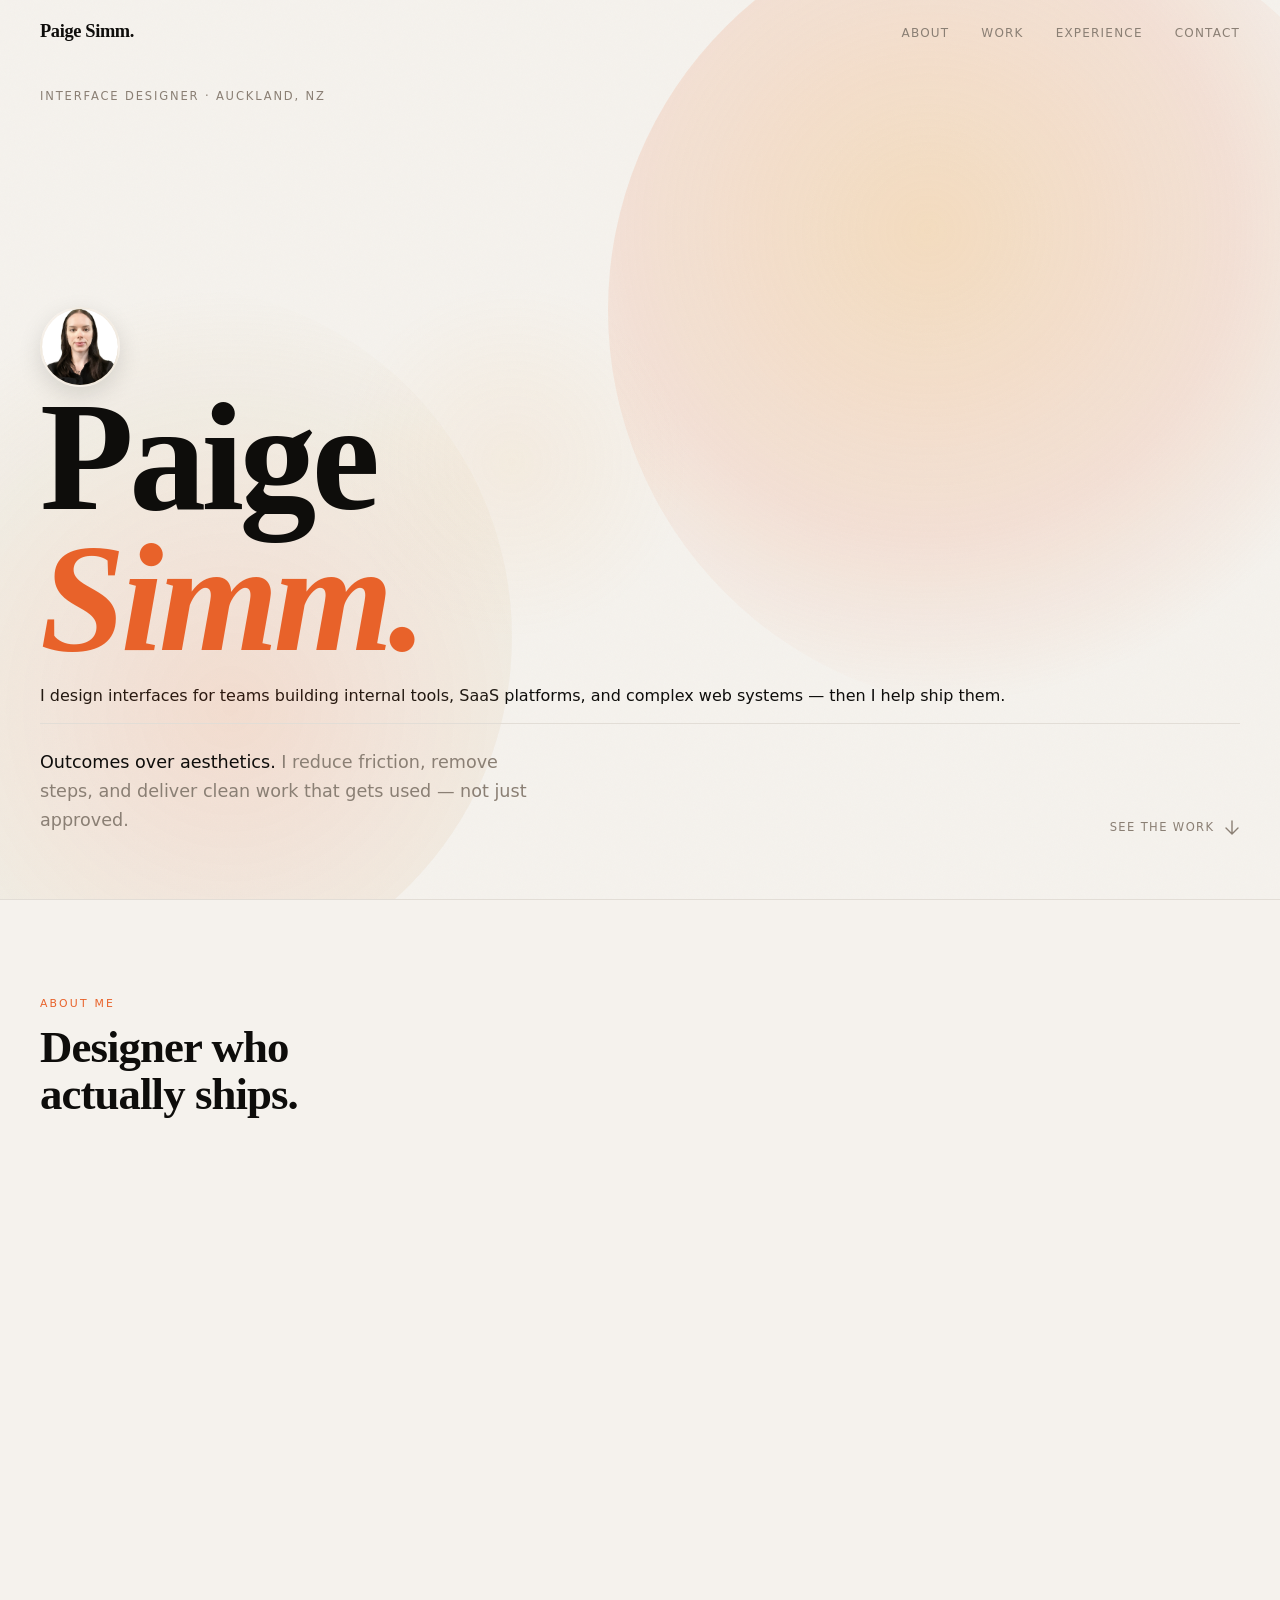
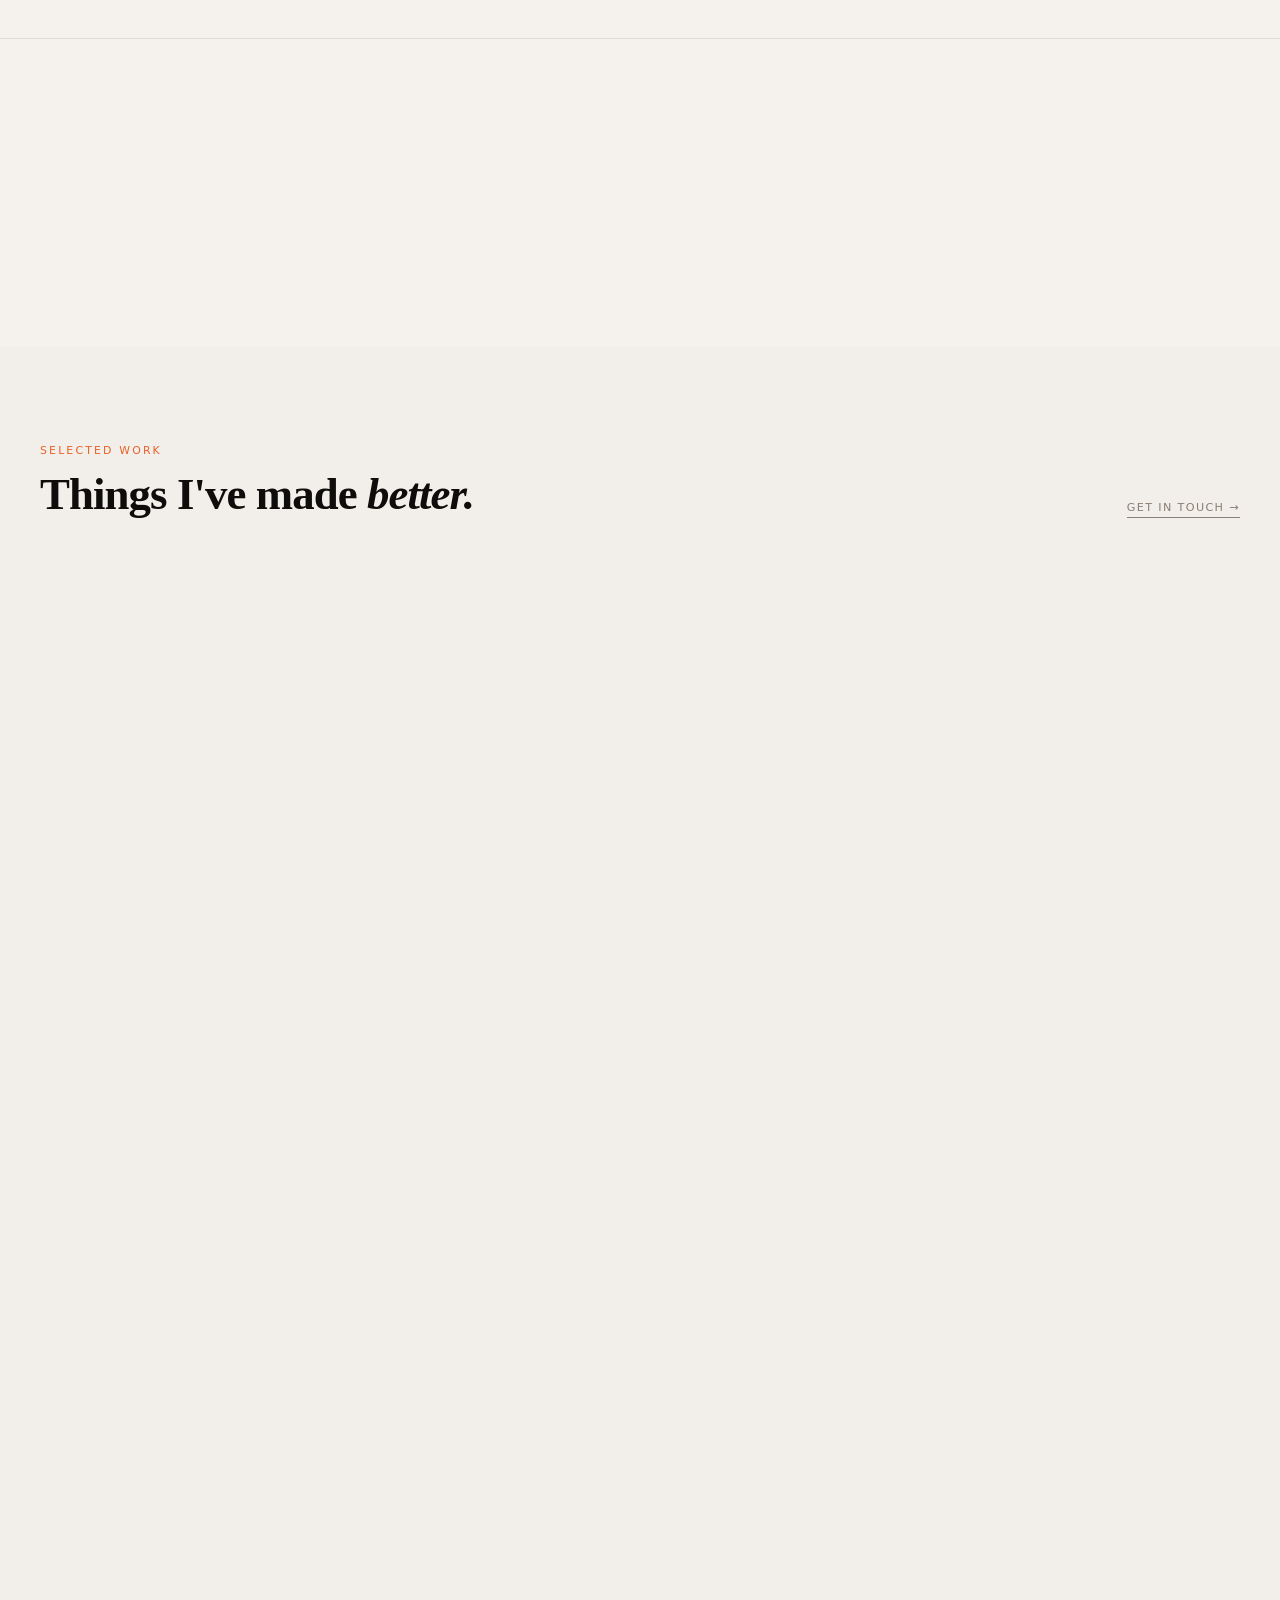
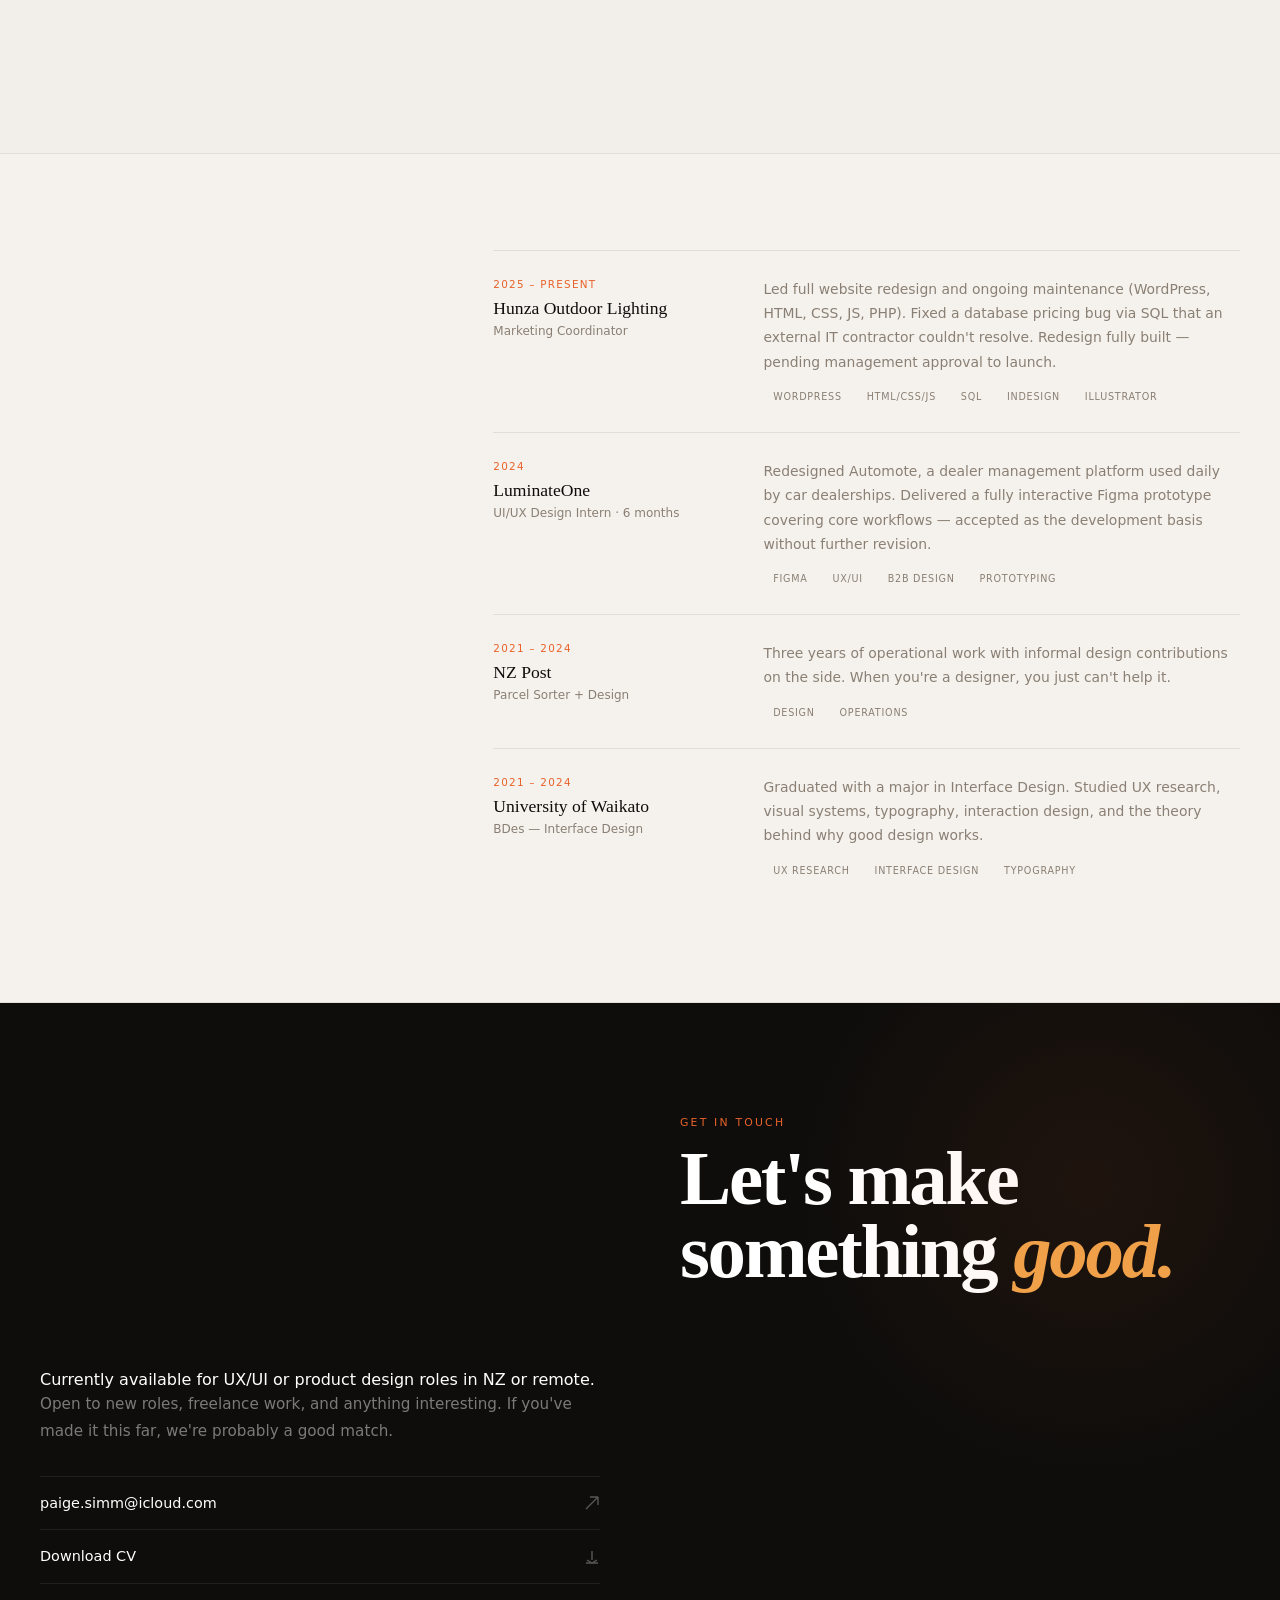
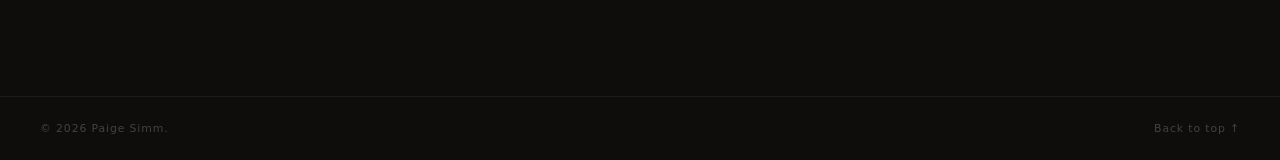
==== commit 9f1a95bd: "Update index.html" ====
--- a/index.html
+++ b/index.html
@@ -229,39 +229,6 @@
         </a>
       </div>
 
-      <!-- Print -->
-      <div class="reveal" style="transition-delay:80ms">
-        <div class="bento-card small-card no-link">
-          <div class="print-placeholder">
-            <span class="print-text">Spec<br>Sheet.</span>
-          </div>
-          <div class="card-content">
-            <span class="card-cat">Print Design · InDesign</span>
-            <h3 class="card-title">Product Catalogues & Spec Sheets</h3>
-            <p class="card-desc">Lighting spec sheets redesigned from scratch. Clean, precise, hand-illustrated.</p>
-          </div>
-        </div>
-      </div>
-
-      <!-- Social -->
-      <div class="reveal" style="transition-delay:160ms">
-        <div class="bento-card small-card no-link">
-          <div class="social-placeholder">
-            <div class="social-bar" style="height:50%"></div>
-            <div class="social-bar" style="height:75%"></div>
-            <div class="social-bar" style="height:60%"></div>
-            <div class="social-bar" style="height:90%"></div>
-            <div class="social-bar" style="height:45%"></div>
-            <div class="social-bar" style="height:70%"></div>
-          </div>
-          <div class="card-content">
-            <span class="card-cat">Social Media · Brand · Illustration</span>
-            <h3 class="card-title">Social Graphics & Brand Identity</h3>
-            <p class="card-desc">Social content for a luxury lighting brand. Every graphic hand-drawn in Illustrator.</p>
-          </div>
-        </div>
-      </div>
-
     </div>
   </section>
 
@@ -357,7 +324,7 @@
           paige.simm@icloud.com
           <svg width="16" height="16" viewBox="0 0 16 16" fill="none" stroke="currentColor" stroke-width="1.4"><path d="M2 14L14 2M14 2H6M14 2v8"/></svg>
         </a>
-        <a href="paige-simm-cv.pdf" download class="contact-link">
+        <a href="Paige Simm — CV.pdf" download class="contact-link">
           Download CV
           <svg width="16" height="16" viewBox="0 0 16 16" fill="none" stroke="currentColor" stroke-width="1.4"><path d="M8 2v9M3 11l5 3 5-3M2 14h12"/></svg>
         </a>
